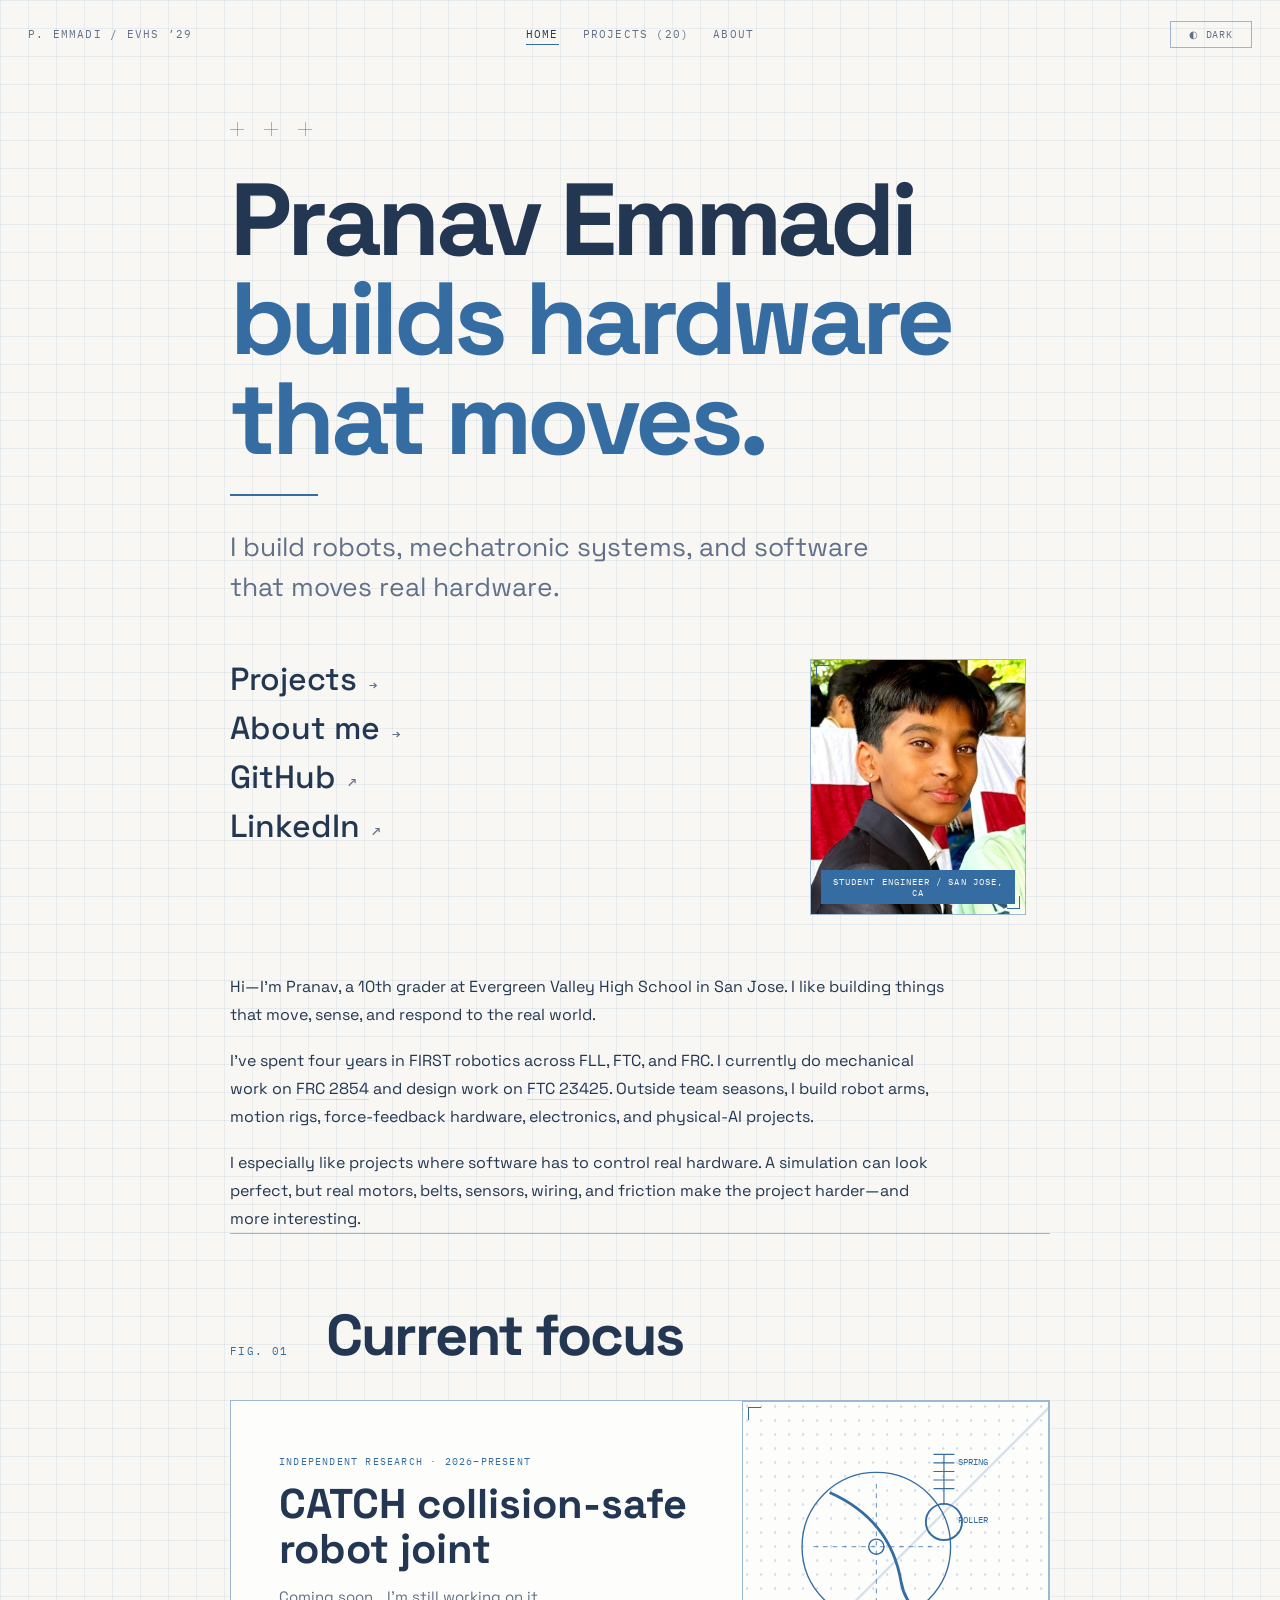
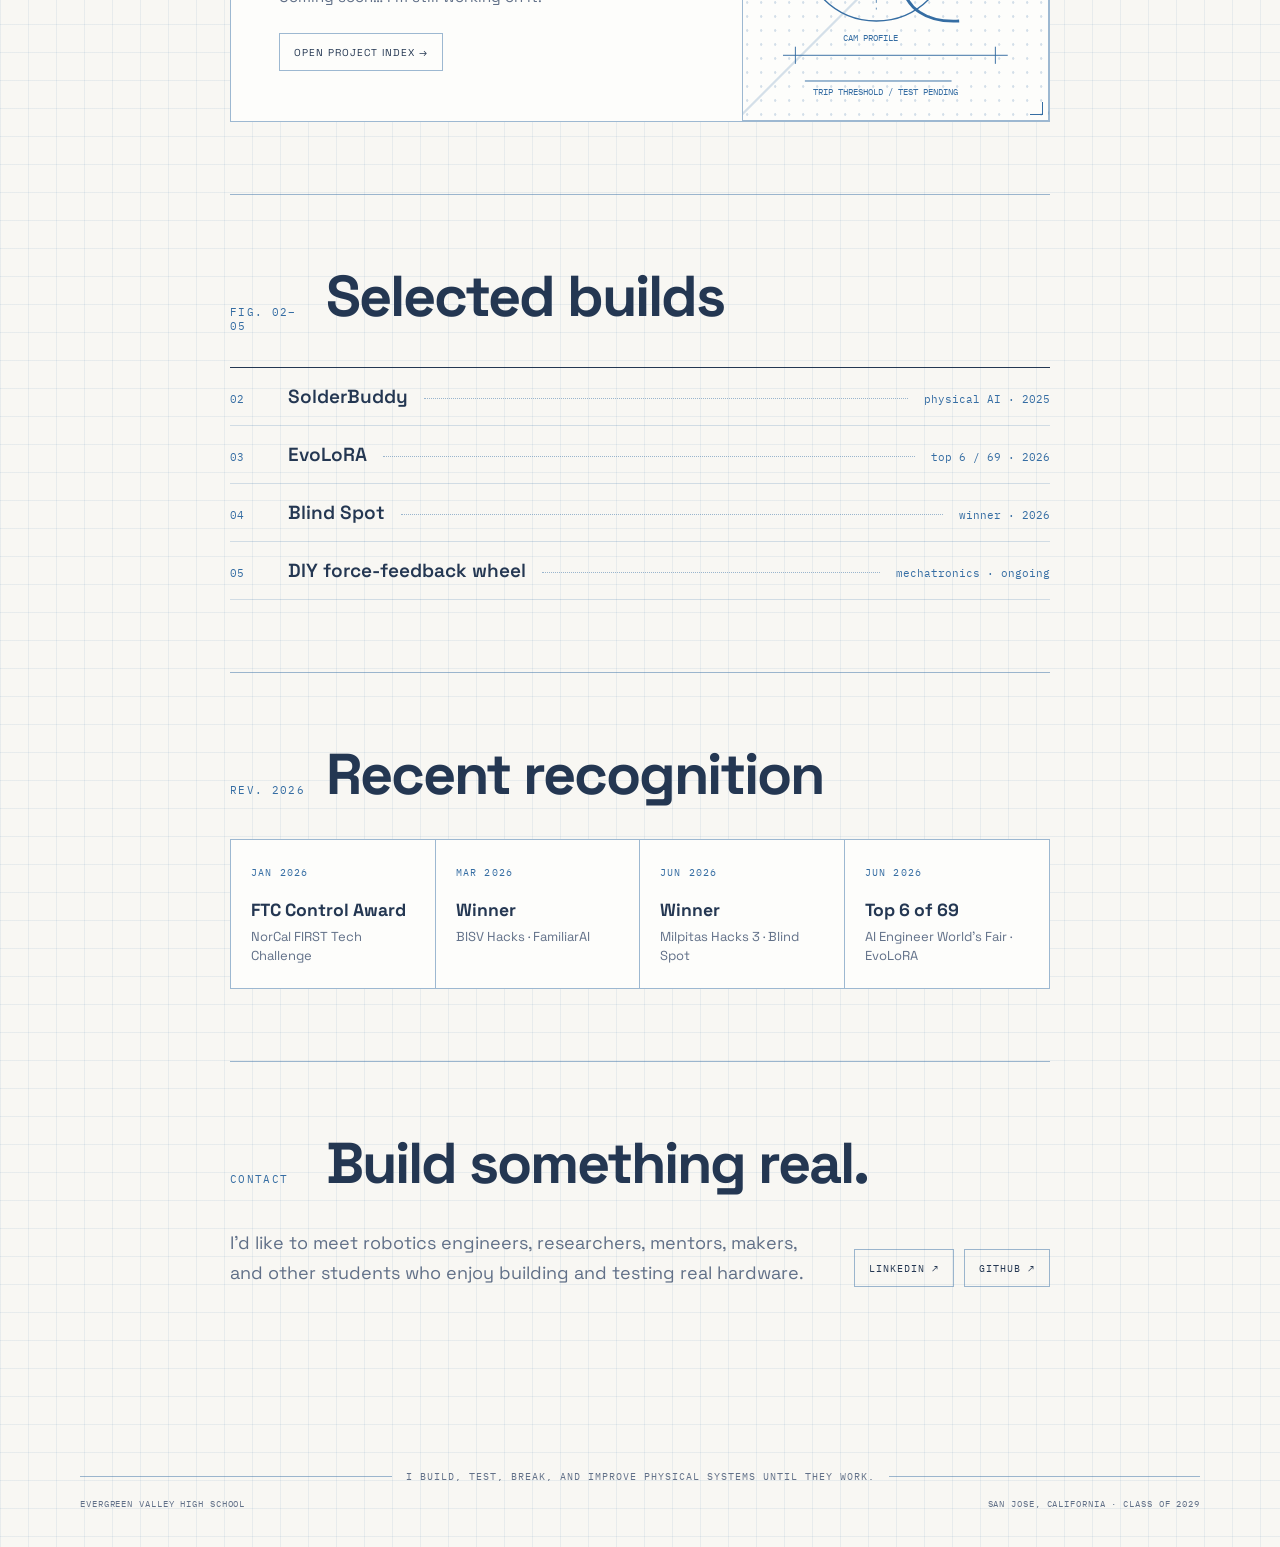
==== index.html @ e67bab7b "Simplify portfolio copy" ====
<!doctype html>
<html lang="en">
<head>
  <meta charset="utf-8">
  <meta name="viewport" content="width=device-width, initial-scale=1">
  <meta name="description" content="Pranav Emmadi builds robots, mechatronic systems, and software that moves real hardware.">
  <title>Pranav Emmadi — Robotics & Mechatronics</title>
  <link rel="preconnect" href="https://fonts.googleapis.com">
  <link rel="preconnect" href="https://fonts.gstatic.com" crossorigin>
  <link href="https://fonts.googleapis.com/css2?family=IBM+Plex+Mono:wght@400;500;600&family=Space+Grotesk:wght@400;500;600;700&display=swap" rel="stylesheet">
  <script>document.documentElement.dataset.theme=localStorage.getItem('pe-theme')==='dark'?'dark':'light';</script>
  <link rel="stylesheet" href="styles.css?v=20260802-5">
  <script src="app.js" defer></script>
</head>
<body>
  <a class="skip-link" href="#main">Skip to content</a>
  <header class="site-header">
    <a class="site-header__identity" href="index.html" aria-label="Pranav Emmadi home">P. Emmadi / EVHS ’29</a>
    <nav class="site-header__nav" aria-label="Primary navigation">
      <a href="index.html" aria-current="page">Home</a>
      <a href="projects.html">Projects (20)</a>
      <a href="about.html">About</a>
    </nav>
    <button class="theme-toggle" type="button" data-theme-toggle>◐ Dark</button>
  </header>

  <main id="main" class="home-main">
    <section class="hero" aria-labelledby="hero-title">
      <div class="registration-marks" aria-hidden="true">
        <span class="registration-mark"></span>
        <span class="registration-mark"></span>
        <span class="registration-mark"></span>
      </div>
      <h1 id="hero-title">Pranav Emmadi <span>builds hardware that moves.</span></h1>
      <div class="draw-line" aria-hidden="true"></div>
      <p class="hero__statement">I build robots, mechatronic systems, and software that moves real hardware.</p>

      <div class="hero__grid">
        <nav class="hero-nav" aria-label="Portfolio links">
          <a href="projects.html">Projects <span>→</span></a>
          <a href="about.html">About me <span>→</span></a>
          <a href="https://github.com/CyberBrainiac1" target="_blank" rel="noreferrer">GitHub <span>↗</span></a>
          <a href="https://www.linkedin.com/in/pranav-emmadi-874723399/" target="_blank" rel="noreferrer">LinkedIn <span>↗</span></a>
        </nav>
        <div class="portrait-plate">
          <img class="portrait-plate__image" src="assets/pranav-emmadi-portrait.png" alt="Portrait of Pranav Emmadi wearing a black suit" width="400" height="400" decoding="async" fetchpriority="high">
          <span class="portrait-plate__label mono">STUDENT ENGINEER / SAN JOSE, CA</span>
        </div>
      </div>

      <div class="body-copy">
        <p>Hi—I’m Pranav, a 10th grader at Evergreen Valley High School in San Jose. I like building things that move, sense, and respond to the real world.</p>
        <p>I’ve spent four years in FIRST robotics across FLL, FTC, and FRC. I currently do mechanical work on <a class="inline-link" href="projects.html">FRC 2854</a> and design work on <a class="inline-link" href="projects.html">FTC 23425</a>. Outside team seasons, I build robot arms, motion rigs, force-feedback hardware, electronics, and physical-AI projects.</p>
        <p>I especially like projects where software has to control real hardware. A simulation can look perfect, but real motors, belts, sensors, wiring, and friction make the project harder—and more interesting.</p>
      </div>
    </section>

    <section class="home-section" aria-labelledby="focus-title">
      <div class="section-heading">
        <span class="section-index">FIG. 01</span>
        <h2 id="focus-title">Current focus</h2>
      </div>
      <article class="focus-panel">
        <div class="focus-panel__copy">
          <span class="eyeline">Independent research · 2026–present</span>
          <h3>CATCH collision-safe robot joint</h3>
          <p>Coming soon… I’m still working on it.</p>
          <a class="technical-button" href="projects.html" style="margin-top:24px">Open project index →</a>
        </div>
        <div class="focus-panel__drawing figure-plate" aria-label="Abstract schematic of the CATCH joint">
          <svg class="schematic-svg" viewBox="0 0 320 320" role="img" aria-label="Cam, roller, and spring schematic">
            <g fill="none" stroke="currentColor">
              <circle cx="140" cy="145" r="78" stroke-width="1.4"/>
              <path d="M91 88c38 17 67 46 75 94 5 28 26 43 61 41" stroke-width="3"/>
              <circle cx="211" cy="119" r="19" stroke-width="2"/>
              <path d="M211 100V48m-11 0h22m-22 9h22m-22 9h22m-22 9h22m-22 9h22" stroke-width="1.2"/>
              <path d="M42 259h236M55 250v18m210-18v18M65 286h154" stroke-width="1"/>
              <path d="M74 145h132M140 79v132" stroke-width=".8" stroke-dasharray="5 5"/>
              <circle cx="140" cy="145" r="8" stroke-width="1.5"/>
            </g>
            <g fill="currentColor" font-family="IBM Plex Mono" font-size="9">
              <text x="226" y="120">ROLLER</text>
              <text x="226" y="59">SPRING</text>
              <text x="105" y="244">CAM PROFILE</text>
              <text x="73" y="301">TRIP THRESHOLD / TEST PENDING</text>
            </g>
          </svg>
        </div>
      </article>
    </section>

    <section class="home-section" aria-labelledby="selected-title">
      <div class="section-heading">
        <span class="section-index">FIG. 02–05</span>
        <h2 id="selected-title">Selected builds</h2>
      </div>
      <div class="figure-list">
        <a class="figure-row" href="projects.html">
          <span class="figure-row__number">02</span>
          <span class="figure-row__name">SolderBuddy</span>
          <span class="figure-row__leader"></span>
          <span class="figure-row__meta">physical AI · 2025</span>
        </a>
        <a class="figure-row" href="projects.html">
          <span class="figure-row__number">03</span>
          <span class="figure-row__name">EvoLoRA</span>
          <span class="figure-row__leader"></span>
          <span class="figure-row__meta">top 6 / 69 · 2026</span>
        </a>
        <a class="figure-row" href="projects.html">
          <span class="figure-row__number">04</span>
          <span class="figure-row__name">Blind Spot</span>
          <span class="figure-row__leader"></span>
          <span class="figure-row__meta">winner · 2026</span>
        </a>
        <a class="figure-row" href="projects.html">
          <span class="figure-row__number">05</span>
          <span class="figure-row__name">DIY force-feedback wheel</span>
          <span class="figure-row__leader"></span>
          <span class="figure-row__meta">mechatronics · ongoing</span>
        </a>
      </div>
    </section>

    <section class="home-section" aria-labelledby="recognition-title">
      <div class="section-heading">
        <span class="section-index">REV. 2026</span>
        <h2 id="recognition-title">Recent recognition</h2>
      </div>
      <div class="award-band">
        <div class="award-band__item"><span class="meta">JAN 2026</span><strong>FTC Control Award</strong><span>NorCal FIRST Tech Challenge</span></div>
        <div class="award-band__item"><span class="meta">MAR 2026</span><strong>Winner</strong><span>BISV Hacks · FamiliarAI</span></div>
        <div class="award-band__item"><span class="meta">JUN 2026</span><strong>Winner</strong><span>Milpitas Hacks 3 · Blind Spot</span></div>
        <div class="award-band__item"><span class="meta">JUN 2026</span><strong>Top 6 of 69</strong><span>AI Engineer World’s Fair · EvoLoRA</span></div>
      </div>
    </section>

    <section class="home-section" aria-labelledby="contact-title">
      <div class="section-heading">
        <span class="section-index">CONTACT</span>
        <h2 id="contact-title">Build something real.</h2>
      </div>
      <div class="contact-panel">
        <p>I’d like to meet robotics engineers, researchers, mentors, makers, and other students who enjoy building and testing real hardware.</p>
        <div class="contact-links">
          <a class="technical-button" href="https://www.linkedin.com/in/pranav-emmadi-874723399/" target="_blank" rel="noreferrer">LinkedIn ↗</a>
          <a class="technical-button" href="https://github.com/CyberBrainiac1" target="_blank" rel="noreferrer">GitHub ↗</a>
        </div>
      </div>
    </section>
  </main>

  <footer class="site-footer">
    <div class="dimension-line"><span>I build, test, break, and improve physical systems until they work.</span></div>
    <div class="footer-line"><span>Evergreen Valley High School</span><span>San Jose, California · Class of 2029</span></div>
  </footer>
</body>
</html>
---- styles.css ----
:root {
  --bg: #f8f7f3;
  --card: #fdfdfb;
  --ink: #243752;
  --muted: #617088;
  --accent: #356da3;
  --line: rgba(53, 109, 163, 0.48);
  --faint: rgba(53, 109, 163, 0.2);
  --grid: rgba(53, 109, 163, 0.085);
  --shade: rgba(53, 109, 163, 0.055);
  --shadow: rgba(18, 42, 68, 0.2);
  color-scheme: light;
}

:root[data-theme="dark"] {
  --bg: #182b43;
  --card: #15273d;
  --ink: #eef3f9;
  --muted: rgba(226, 235, 245, 0.72);
  --accent: #7bc2e8;
  --line: rgba(238, 243, 249, 0.4);
  --faint: rgba(238, 243, 249, 0.17);
  --grid: rgba(255, 255, 255, 0.045);
  --shade: rgba(255, 255, 255, 0.045);
  --shadow: rgba(0, 0, 0, 0.35);
  color-scheme: dark;
}

* {
  box-sizing: border-box;
}

html {
  scroll-behavior: smooth;
}

body {
  min-height: 100vh;
  margin: 0;
  color: var(--ink);
  background-color: var(--bg);
  background-image:
    linear-gradient(var(--grid) 1px, transparent 1px),
    linear-gradient(90deg, var(--grid) 1px, transparent 1px);
  background-size: 28px 28px;
  font-family: "Space Grotesk", system-ui, sans-serif;
  cursor: crosshair;
  transition: color 220ms ease, background-color 220ms ease;
}

body.modal-open {
  overflow: hidden;
}

a {
  color: inherit;
  text-decoration: none;
}

a:hover,
a:focus-visible {
  color: var(--accent);
}

button,
a {
  -webkit-tap-highlight-color: transparent;
}

button {
  font: inherit;
}

:focus-visible {
  outline: 2px solid var(--accent);
  outline-offset: 4px;
}

::selection {
  color: var(--bg);
  background: var(--accent);
}

.skip-link {
  position: fixed;
  top: 12px;
  left: 12px;
  z-index: 100;
  padding: 8px 12px;
  color: var(--bg);
  background: var(--ink);
  transform: translateY(-150%);
}

.skip-link:focus {
  transform: none;
}

.mono,
.site-header,
.eyeline,
.meta,
.theme-toggle,
.blueprint-label,
.footer-line,
.award-rail,
.project-count,
.section-index,
.skills-list,
.project-link,
.contact-links,
.project-tech {
  font-family: "IBM Plex Mono", ui-monospace, SFMono-Regular, Consolas, monospace;
}

.site-header {
  position: relative;
  z-index: 10;
  display: grid;
  grid-template-columns: 1fr auto 1fr;
  align-items: center;
  gap: 24px;
  min-height: 68px;
  padding: 18px 28px;
  color: var(--muted);
  font-size: 11px;
  letter-spacing: 0.11em;
  text-transform: uppercase;
}

.site-header__identity {
  justify-self: start;
}

.site-header__nav {
  display: flex;
  gap: 24px;
}

.site-header__nav a {
  padding-block: 3px;
  border-bottom: 1px solid transparent;
}

.site-header__nav a[aria-current="page"] {
  color: var(--ink);
  border-color: var(--accent);
}

.theme-toggle {
  justify-self: end;
  min-width: 82px;
  padding: 6px 11px;
  color: inherit;
  background: transparent;
  border: 1px solid var(--line);
  border-radius: 0;
  font-size: 10px;
  letter-spacing: 0.08em;
  text-transform: uppercase;
  cursor: pointer;
}

.theme-toggle:hover {
  color: var(--accent);
  border-color: var(--accent);
}

.page-shell {
  width: min(100% - 48px, 1120px);
  margin-inline: auto;
}

.home-main {
  width: min(100% - 48px, 820px);
  margin: 0 auto;
  padding: 54px 0 84px;
}

.registration-marks {
  display: flex;
  gap: 20px;
  margin-bottom: 34px;
}

.registration-mark {
  position: relative;
  width: 14px;
  height: 14px;
}

.registration-mark::before,
.registration-mark::after {
  position: absolute;
  content: "";
  background: var(--line);
}

.registration-mark::before {
  top: 0;
  left: 6.5px;
  width: 1px;
  height: 14px;
}

.registration-mark::after {
  top: 6.5px;
  left: 0;
  width: 14px;
  height: 1px;
}

.hero h1 {
  max-width: 780px;
  margin: 0;
  font-size: clamp(3.2rem, 8vw, 6.4rem);
  font-weight: 700;
  line-height: 0.97;
  letter-spacing: -0.045em;
}

.hero h1 span {
  display: block;
  color: var(--accent);
}

.draw-line {
  width: 88px;
  height: 2px;
  margin: 26px 0 32px;
  background: var(--accent);
  transform-origin: left;
  animation: draw 800ms ease both;
}

@keyframes draw {
  from { transform: scaleX(0); }
  to { transform: scaleX(1); }
}

.hero__statement {
  max-width: 680px;
  margin: 0;
  color: var(--muted);
  font-size: clamp(1.2rem, 2.4vw, 1.65rem);
  line-height: 1.5;
}

.hero__grid {
  display: grid;
  grid-template-columns: minmax(0, 1fr) 240px;
  gap: 64px;
  align-items: start;
  margin-top: 52px;
}

.hero-nav {
  display: flex;
  flex-direction: column;
  gap: 9px;
}

.hero-nav a {
  display: flex;
  align-items: baseline;
  gap: 12px;
  width: max-content;
  max-width: 100%;
  font-size: clamp(1.5rem, 4vw, 2rem);
  font-weight: 500;
}

.hero-nav span {
  color: var(--muted);
  font-family: "IBM Plex Mono", monospace;
  font-size: 0.9rem;
}

.portrait-plate,
.figure-plate {
  position: relative;
  overflow: hidden;
  color: var(--accent);
  background:
    radial-gradient(circle at 30% 32%, var(--faint) 0 1px, transparent 1.5px),
    linear-gradient(135deg, transparent 49.7%, var(--faint) 49.8% 50.2%, transparent 50.3%),
    var(--card);
  background-size: 14px 14px, 100% 100%, auto;
  border: 1px solid var(--line);
}

.portrait-plate {
  display: grid;
  place-items: center;
  width: 216px;
  height: 256px;
}

.portrait-plate__image {
  width: 100%;
  height: 100%;
  object-fit: cover;
  object-position: 50% center;
}

.portrait-plate::before,
.portrait-plate::after,
.figure-plate::before,
.figure-plate::after {
  position: absolute;
  width: 12px;
  height: 12px;
  pointer-events: none;
  content: "";
}

.project-image-plate {
  background: #e9edf0;
}

.project-image-plate > img {
  display: block;
  width: 100%;
  height: 100%;
}

.project-model-plate {
  background:
    radial-gradient(circle at 72% 26%, color-mix(in srgb, var(--accent) 15%, transparent), transparent 34%),
    linear-gradient(var(--faint) 1px, transparent 1px),
    linear-gradient(90deg, var(--faint) 1px, transparent 1px),
    var(--card);
  background-size: 100% 100%, 28px 28px, 28px 28px, auto;
}

.project-model {
  display: block;
  width: 100%;
  height: 100%;
  background: transparent;
  --poster-color: transparent;
  --progress-bar-color: var(--accent);
  --progress-bar-height: 2px;
}

.project-model--preview {
  pointer-events: none;
}

.project-model--interactive {
  cursor: grab;
}

.project-model--interactive:active {
  cursor: grabbing;
}

.project-model__fallback {
  display: none;
}

model-viewer:not(:defined) .project-model__fallback {
  display: grid;
  place-items: center;
  width: 100%;
  height: 100%;
  color: var(--muted);
  font-family: "IBM Plex Mono", monospace;
  font-size: 9px;
  letter-spacing: 0.1em;
  text-transform: uppercase;
}

.project-model-plate .project-card__index,
.project-model-plate .project-visual-label,
.model-reset {
  z-index: 3;
}

.model-reset {
  position: absolute;
  top: 12px;
  left: 14px;
  display: inline-flex;
  gap: 6px;
  align-items: center;
  min-height: 29px;
  padding: 5px 8px;
  color: var(--accent);
  font-family: "IBM Plex Mono", monospace;
  font-size: 8px;
  letter-spacing: 0.1em;
  text-transform: uppercase;
  background: color-mix(in srgb, var(--card) 92%, transparent);
  border: 1px solid var(--faint);
  cursor: pointer;
}

.model-reset:hover,
.model-reset:focus-visible {
  color: var(--bg);
  background: var(--accent);
  border-color: var(--accent);
}

.model-reset svg {
  width: 13px;
  height: 13px;
  fill: none;
  stroke: currentColor;
  stroke-linecap: square;
  stroke-linejoin: miter;
  stroke-width: 1.35;
}

.project-visual-label {
  position: absolute;
  bottom: 10px;
  left: 12px;
  max-width: calc(100% - 24px);
  padding: 4px 6px;
  overflow: hidden;
  color: var(--accent);
  text-overflow: ellipsis;
  white-space: nowrap;
  background: var(--card);
  border: 1px solid var(--faint);
}

.project-image-plate .project-card__index {
  padding: 4px 6px;
  color: var(--accent);
  background: var(--card);
  border: 1px solid var(--faint);
}

.portrait-plate::before,
.figure-plate::before {
  z-index: 2;
  top: 5px;
  left: 5px;
  border-top: 1.5px solid var(--accent);
  border-left: 1.5px solid var(--accent);
}

.portrait-plate::after,
.figure-plate::after {
  z-index: 2;
  right: 5px;
  bottom: 5px;
  border-right: 1.5px solid var(--accent);
  border-bottom: 1.5px solid var(--accent);
}

.portrait-plate__initials {
  font-size: 4.5rem;
  font-weight: 700;
  letter-spacing: -0.08em;
}

.portrait-plate__label {
  position: absolute;
  z-index: 2;
  right: 10px;
  bottom: 10px;
  left: 10px;
  padding: 5px 6px;
  color: var(--bg);
  font-size: 9px;
  letter-spacing: 0.12em;
  text-align: center;
  background: var(--accent);
  border: 1px solid var(--accent);
}

.body-copy {
  display: grid;
  gap: 18px;
  max-width: 720px;
  margin-top: 58px;
  font-size: 16px;
  line-height: 1.75;
}

.body-copy p {
  margin: 0;
}

.inline-link {
  border-bottom: 1px solid var(--faint);
}

.home-section,
.about-section {
  padding: 72px 0;
  border-top: 1px solid var(--line);
}

.section-heading {
  display: grid;
  grid-template-columns: 76px minmax(0, 1fr);
  gap: 20px;
  align-items: baseline;
  margin-bottom: 34px;
}

.section-index {
  color: var(--accent);
  font-size: 11px;
  letter-spacing: 0.12em;
}

.section-heading h2 {
  margin: 0;
  font-size: clamp(2.1rem, 5vw, 3.6rem);
  line-height: 1.04;
  letter-spacing: -0.035em;
}

.focus-panel {
  display: grid;
  grid-template-columns: minmax(0, 1.25fr) minmax(240px, 0.75fr);
  border: 1px solid var(--line);
  background: var(--card);
}

.focus-panel__copy {
  padding: clamp(24px, 5vw, 48px);
}

.eyeline,
.meta,
.blueprint-label {
  color: var(--accent);
  font-size: 10px;
  letter-spacing: 0.12em;
  text-transform: uppercase;
}

.focus-panel h3 {
  margin: 12px 0;
  font-size: clamp(1.65rem, 4vw, 2.6rem);
  line-height: 1.08;
}

.focus-panel p {
  margin: 0;
  color: var(--muted);
  font-size: 15px;
  line-height: 1.7;
}

.focus-panel__drawing {
  min-height: 320px;
  border-left: 1px solid var(--line);
}

.schematic-svg {
  display: block;
  width: 100%;
  height: 100%;
  color: var(--accent);
}

.figure-list {
  border-top: 1.5px solid var(--ink);
}

.figure-row {
  display: grid;
  grid-template-columns: 42px max-content 1fr max-content;
  gap: 16px;
  align-items: baseline;
  padding: 16px 0;
  border-bottom: 1px solid var(--faint);
}

.figure-row__number,
.figure-row__meta {
  color: var(--accent);
  font-family: "IBM Plex Mono", monospace;
  font-size: 11px;
}

.figure-row__name {
  font-size: 19px;
  font-weight: 600;
}

.figure-row__leader {
  border-bottom: 1px dotted var(--line);
  transform: translateY(-4px);
}

.award-band {
  display: grid;
  grid-template-columns: repeat(4, 1fr);
  border: 1px solid var(--line);
  background: var(--card);
}

.award-band__item {
  min-height: 148px;
  padding: 20px;
  border-right: 1px solid var(--line);
}

.award-band__item:last-child {
  border-right: 0;
}

.award-band__item strong {
  display: block;
  margin-top: 18px;
  font-size: 1.1rem;
  line-height: 1.25;
}

.award-band__item span:last-child {
  display: block;
  margin-top: 7px;
  color: var(--muted);
  font-size: 13px;
  line-height: 1.45;
}

.contact-panel {
  display: grid;
  grid-template-columns: 1fr auto;
  gap: 32px;
  align-items: end;
}

.contact-panel p {
  max-width: 620px;
  margin: 0;
  color: var(--muted);
  font-size: 18px;
  line-height: 1.65;
}

.contact-links {
  display: flex;
  gap: 10px;
}

.technical-button,
.project-link {
  display: inline-flex;
  align-items: center;
  justify-content: center;
  min-height: 38px;
  padding: 8px 14px;
  color: var(--ink);
  background: transparent;
  border: 1px solid var(--line);
  border-radius: 0;
  font-size: 10px;
  letter-spacing: 0.1em;
  text-transform: uppercase;
}

.project-link[hidden] {
  display: none;
}

.technical-button:hover,
.project-link:hover {
  color: var(--accent);
  border-color: var(--accent);
}

.site-footer {
  width: min(100% - 48px, 1120px);
  margin: 0 auto;
  padding: 26px 0 38px;
}

.dimension-line {
  display: flex;
  align-items: center;
}

.dimension-line::before,
.dimension-line::after {
  flex: 1;
  height: 1px;
  background: var(--line);
  content: "";
}

.dimension-line span {
  max-width: 650px;
  padding: 0 14px;
  color: var(--muted);
  font-family: "IBM Plex Mono", monospace;
  font-size: 10px;
  letter-spacing: 0.1em;
  line-height: 1.5;
  text-align: center;
  text-transform: uppercase;
}

.footer-line {
  display: flex;
  justify-content: space-between;
  gap: 24px;
  margin-top: 14px;
  color: var(--muted);
  font-size: 9px;
  letter-spacing: 0.1em;
  text-transform: uppercase;
}

.projects-page {
  height: 100vh;
  overflow: hidden;
}

.projects-layout {
  display: flex;
  flex-direction: column;
  height: calc(100vh - 68px);
}

.projects-intro {
  flex: none;
  padding: 16px 48px 0;
}

.projects-intro h1 {
  margin: 0;
  font-size: 44px;
  line-height: 1;
  letter-spacing: -0.045em;
}

.about-hero h1 {
  margin: 0;
  font-size: clamp(2.8rem, 7vw, 5.6rem);
  line-height: 1;
  letter-spacing: -0.045em;
}

.projects-intro p {
  margin: 13px 0 0;
  color: var(--muted);
  font-family: "IBM Plex Mono", monospace;
  font-size: 10px;
  letter-spacing: 0.1em;
  text-transform: uppercase;
}

.mobile-instruction {
  display: none;
}

.project-rail {
  display: flex;
  flex: 1;
  gap: 24px;
  align-items: center;
  min-height: 0;
  padding: 24px 48px;
  overflow-x: auto;
  overflow-y: hidden;
  scrollbar-width: none;
  scroll-padding-inline: 48px;
  scroll-snap-type: x proximity;
  overscroll-behavior-x: contain;
  touch-action: pan-y;
  cursor: grab;
}

.project-rail.is-dragging {
  cursor: grabbing;
  scroll-snap-type: none;
  user-select: none;
}

.project-rail::-webkit-scrollbar {
  display: none;
}

.project-card {
  display: flex;
  flex: none;
  flex-direction: column;
  width: calc((100vw - 120px) / 2);
  min-width: 420px;
  min-height: min(460px, calc(100vh - 270px));
  padding: 0;
  overflow: hidden;
  color: inherit;
  text-align: left;
  background: var(--card);
  border: 1px solid var(--line);
  border-radius: 0;
  cursor: pointer;
  scroll-snap-align: start;
  transition: transform 180ms ease, border-color 180ms ease, box-shadow 180ms ease;
}

.project-card:hover,
.project-card:focus-visible {
  border-color: var(--accent);
  box-shadow: 0 14px 30px -22px var(--shadow);
  transform: translateY(-5px);
}

.project-card .figure-plate {
  height: clamp(220px, 32vh, 310px);
  border: 0;
  border-bottom: 1px solid var(--line);
}

.project-card__copy {
  padding: 20px 22px 24px;
}

.project-card h2 {
  margin: 7px 0 0;
  font-size: 19px;
  line-height: 1.2;
}

.project-card p {
  margin: 7px 0 0;
  color: var(--muted);
  font-size: 13px;
  line-height: 1.55;
}

.project-card__index {
  position: absolute;
  top: 12px;
  right: 14px;
  color: var(--muted);
  font-family: "IBM Plex Mono", monospace;
  font-size: 9px;
  letter-spacing: 0.1em;
}

.award-rail {
  display: flex;
  flex: none;
  justify-content: space-between;
  gap: 24px;
  padding: 14px 48px 20px;
  color: var(--muted);
  border-top: 1px solid var(--faint);
  font-size: 9px;
  letter-spacing: 0.1em;
  line-height: 1.5;
  text-transform: uppercase;
}

.project-dialog {
  width: min(720px, calc(100% - 40px));
  max-height: 86vh;
  padding: 0;
  overflow: auto;
  color: var(--ink);
  background: var(--card);
  border: 1px solid var(--line);
  border-radius: 0;
  box-shadow: 0 28px 70px var(--shadow);
}

.project-dialog::backdrop {
  background: rgba(12, 30, 51, 0.64);
  backdrop-filter: blur(3px);
}

.project-dialog__header {
  display: flex;
  justify-content: space-between;
  align-items: center;
  padding: 15px 22px;
  border-bottom: 1px solid var(--faint);
}

.project-dialog__close {
  width: 30px;
  height: 30px;
  color: inherit;
  background: transparent;
  border: 1px solid var(--line);
  cursor: pointer;
}

.project-dialog__close:hover {
  color: var(--accent);
  border-color: var(--accent);
}

.project-dialog .figure-plate {
  height: 260px;
  border: 0;
  border-bottom: 1px solid var(--faint);
}

.project-dialog .project-model-plate {
  height: min(48vh, 390px);
  min-height: 320px;
}

.project-dialog__body {
  padding: 26px 28px 30px;
}

.project-dialog h2 {
  margin: 0;
  font-size: clamp(1.8rem, 5vw, 2.8rem);
  line-height: 1.05;
}

.project-dialog__description {
  white-space: pre-line;
  margin: 15px 0 0;
  font-size: 15px;
  line-height: 1.72;
}

.project-tech {
  margin: 18px 0 0;
  color: var(--muted);
  font-size: 10px;
  letter-spacing: 0.055em;
  line-height: 1.6;
  text-transform: uppercase;
}

.project-links {
  display: flex;
  flex-wrap: wrap;
  gap: 10px;
  margin-top: 22px;
}

.project-dialog .project-link {
  margin-top: 0;
}

.about-main {
  width: min(100% - 48px, 960px);
  margin: 0 auto;
  padding-bottom: 90px;
}

.about-hero {
  padding: 72px 0 68px;
}

.about-hero p {
  max-width: 760px;
  margin: 28px 0 0;
  color: var(--muted);
  font-size: clamp(1.15rem, 2.5vw, 1.5rem);
  line-height: 1.6;
}

.about-grid {
  display: grid;
  grid-template-columns: 220px minmax(0, 1fr);
  gap: 42px;
}

.about-grid__label {
  position: sticky;
  top: 28px;
  align-self: start;
  color: var(--accent);
  font-family: "IBM Plex Mono", monospace;
  font-size: 10px;
  letter-spacing: 0.12em;
  text-transform: uppercase;
}

.about-grid__body {
  display: grid;
  gap: 18px;
  font-size: 16px;
  line-height: 1.75;
}

.about-grid__body p,
.about-grid__body h3 {
  margin: 0;
}

.about-grid__body h3 {
  font-size: 1.45rem;
  line-height: 1.2;
}

.process-cycle__stages,
.experience-list,
.plain-list {
  margin: 0;
  padding: 0;
  list-style: none;
}

.process-cycle {
  position: relative;
  min-height: 660px;
  overflow: hidden;
  border-top: 1px solid var(--line);
  border-bottom: 1px solid var(--line);
}

.process-cycle::before,
.process-cycle::after {
  position: absolute;
  z-index: 0;
  color: var(--accent);
  font-family: "IBM Plex Mono", monospace;
  font-size: 9px;
  letter-spacing: 0.12em;
}

.process-cycle::before {
  top: 12px;
  left: 0;
  content: "FIG. 02-A / ITERATIVE WORKFLOW";
}

.process-cycle::after {
  right: 0;
  bottom: 12px;
  content: "REPEAT UNTIL THE SYSTEM WORKS";
}

.process-cycle__orbit {
  position: absolute;
  top: 10px;
  left: 50%;
  width: 620px;
  height: 620px;
  translate: -50% 0;
  color: var(--accent);
  pointer-events: none;
}

.process-cycle__orbit path,
.process-cycle__guide {
  fill: none;
  stroke: currentColor;
}

.process-cycle__orbit path {
  stroke-width: 1.5;
}

.process-cycle__guide {
  opacity: 0.2;
  stroke-dasharray: 3 7;
  stroke-width: 1;
}

.process-cycle__core {
  position: absolute;
  top: 330px;
  left: 50%;
  z-index: 2;
  display: grid;
  width: 164px;
  aspect-ratio: 1;
  place-content: center;
  gap: 7px;
  text-align: center;
  border: 1px solid var(--accent);
  border-radius: 50%;
  background: var(--bg);
  box-shadow: 0 0 0 10px color-mix(in srgb, var(--bg) 82%, transparent);
  translate: -50% -50%;
}

.process-cycle__core strong {
  color: var(--accent);
  font-size: 1.45rem;
  line-height: 0.95;
  letter-spacing: -0.03em;
}

.process-cycle__core span {
  font-family: "IBM Plex Mono", monospace;
  font-size: 8px;
  letter-spacing: 0.11em;
}

.process-cycle__stages {
  position: absolute;
  inset: 0;
}

.process-stage {
  position: absolute;
  z-index: 3;
  display: grid;
  width: 204px;
  min-height: 102px;
  grid-template-columns: 32px 1fr;
  gap: 2px 10px;
  align-content: center;
  padding: 13px 14px;
  border: 1px solid var(--line);
  background: color-mix(in srgb, var(--bg) 96%, transparent);
}

.process-stage::after {
  position: absolute;
  width: 8px;
  height: 8px;
  border: 1px solid var(--accent);
  background: var(--bg);
  content: "";
}

.process-stage__number {
  grid-row: 1 / span 2;
  align-self: start;
  color: var(--bg);
  font-family: "IBM Plex Mono", monospace;
  font-size: 9px;
  line-height: 19px;
  text-align: center;
  background: var(--accent);
}

.process-stage strong {
  color: var(--accent);
  font-size: 14px;
  line-height: 1.15;
  text-transform: uppercase;
}

.process-stage > span:last-child {
  color: var(--muted);
  font-size: 12px;
  line-height: 1.35;
}

.process-stage:nth-child(1) {
  top: 38px;
  left: 50%;
  translate: -50% 0;
}

.process-stage:nth-child(1)::after {
  bottom: -31px;
  left: 50%;
  translate: -50% 0;
}

.process-stage:nth-child(2) {
  top: 172px;
  right: 0;
}

.process-stage:nth-child(2)::after {
  bottom: -5px;
  left: -31px;
}

.process-stage:nth-child(3) {
  right: 0;
  bottom: 98px;
}

.process-stage:nth-child(3)::after {
  top: -5px;
  left: -31px;
}

.process-stage:nth-child(4) {
  bottom: 28px;
  left: 50%;
  translate: -50% 0;
}

.process-stage:nth-child(4)::after {
  top: -31px;
  left: 50%;
  translate: -50% 0;
}

.process-stage:nth-child(5) {
  bottom: 98px;
  left: 0;
}

.process-stage:nth-child(5)::after {
  top: -5px;
  right: -31px;
}

.process-stage:nth-child(6) {
  top: 172px;
  left: 0;
}

.process-stage:nth-child(6)::after {
  right: -31px;
  bottom: -5px;
}

.experience-list {
  display: grid;
  gap: 26px;
}

.experience-item {
  padding-bottom: 26px;
  border-bottom: 1px solid var(--faint);
}

.experience-item:last-child {
  padding-bottom: 0;
  border-bottom: 0;
}

.experience-item__head {
  display: flex;
  justify-content: space-between;
  gap: 28px;
  align-items: baseline;
}

.experience-item__head span {
  color: var(--accent);
  font-family: "IBM Plex Mono", monospace;
  font-size: 10px;
  letter-spacing: 0.08em;
  white-space: nowrap;
}

.skills-groups {
  display: grid;
  grid-template-columns: repeat(3, 1fr);
  gap: 0;
  border: 1px solid var(--line);
  background: var(--card);
}

.skill-group {
  padding: 24px;
  border-right: 1px solid var(--line);
}

.skill-group:last-child {
  border-right: 0;
}

.skill-group h3 {
  min-height: 46px;
  font-size: 1rem;
}

.skills-list {
  margin: 18px 0 0;
  padding: 0;
  color: var(--muted);
  font-size: 10px;
  letter-spacing: 0.04em;
  line-height: 1.75;
  list-style: none;
  text-transform: uppercase;
}

.plain-list {
  display: flex;
  flex-wrap: wrap;
  gap: 9px;
}

.plain-list li {
  padding: 6px 9px;
  border: 1px solid var(--faint);
  font-family: "IBM Plex Mono", monospace;
  font-size: 10px;
  letter-spacing: 0.04em;
  text-transform: uppercase;
}

@media (max-width: 820px) {
  .desktop-instruction {
    display: none;
  }

  .mobile-instruction {
    display: inline;
  }

  .site-header {
    grid-template-columns: 1fr auto;
  }

  .site-header__nav {
    grid-column: 1 / -1;
    grid-row: 2;
    justify-content: flex-start;
    order: 3;
    width: 100%;
    padding-top: 3px;
    overflow-x: auto;
  }

  .hero__grid,
  .focus-panel,
  .about-grid {
    grid-template-columns: 1fr;
  }

  .portrait-plate {
    width: 100%;
    height: 190px;
  }

  .focus-panel__drawing {
    min-height: 240px;
    border-top: 1px solid var(--line);
    border-left: 0;
  }

  .award-band,
  .skills-groups {
    grid-template-columns: 1fr 1fr;
  }

  .award-band__item:nth-child(2),
  .skill-group:nth-child(2) {
    border-right: 0;
  }

  .award-band__item:nth-child(-n + 2),
  .skill-group:nth-child(-n + 2) {
    border-bottom: 1px solid var(--line);
  }

  .skill-group:last-child {
    grid-column: 1 / -1;
  }

  .contact-panel {
    grid-template-columns: 1fr;
    align-items: start;
  }

  .about-grid__label {
    position: static;
  }

  .projects-page {
    height: auto;
    overflow: auto;
  }

  .projects-layout {
    height: auto;
  }

  .project-rail {
    display: grid;
    grid-template-columns: repeat(2, minmax(0, 1fr));
    padding: 28px 24px 54px;
    overflow: visible;
    scroll-snap-type: none;
    touch-action: auto;
    cursor: auto;
  }

  .project-card {
    width: 100%;
    min-width: 0;
    min-height: 420px;
  }

  .projects-intro,
  .award-rail {
    padding-right: 24px;
    padding-left: 24px;
  }
}

@media (max-width: 680px) {
  .process-cycle {
    min-height: auto;
    padding: 292px 0 44px;
    overflow: visible;
  }

  .process-cycle__orbit {
    top: 18px;
    width: 274px;
    height: 274px;
  }

  .process-cycle__core {
    top: 155px;
    width: 132px;
  }

  .process-cycle__core strong {
    font-size: 1.15rem;
  }

  .process-cycle__stages {
    position: static;
    display: grid;
    gap: 10px;
  }

  .process-stage,
  .process-stage:nth-child(n) {
    position: relative;
    inset: auto;
    width: auto;
    min-height: 0;
    translate: none;
  }

  .process-stage::after,
  .process-stage:nth-child(n)::after {
    display: none;
  }

  .process-cycle::after {
    bottom: 15px;
  }
}

@media (max-width: 560px) {
  .site-header {
    gap: 12px;
    padding: 16px 18px;
  }

  .site-header__identity {
    font-size: 9px;
  }

  .site-header__nav {
    gap: 18px;
    font-size: 9px;
  }

  .project-dialog .project-model-plate {
    height: 300px;
    min-height: 300px;
  }

  .home-main,
  .about-main,
  .page-shell,
  .site-footer {
    width: min(100% - 36px, 1120px);
  }

  .home-main {
    padding-top: 42px;
  }

  .hero h1 {
    font-size: clamp(3.1rem, 15vw, 4.5rem);
  }

  .hero__grid {
    gap: 38px;
  }

  .section-heading {
    grid-template-columns: 1fr;
    gap: 8px;
  }

  .figure-row {
    grid-template-columns: 34px 1fr;
  }

  .figure-row__leader {
    display: none;
  }

  .figure-row__meta {
    grid-column: 2;
  }

  .award-band,
  .skills-groups,
  .project-rail {
    grid-template-columns: 1fr;
  }

  .award-band__item,
  .skill-group,
  .award-band__item:nth-child(2),
  .skill-group:nth-child(2) {
    border-right: 0;
    border-bottom: 1px solid var(--line);
  }

  .award-band__item:last-child,
  .skill-group:last-child {
    border-bottom: 0;
  }

  .skill-group:last-child {
    grid-column: auto;
  }

  .contact-links {
    flex-direction: column;
  }

  .experience-item__head {
    flex-direction: column;
    gap: 5px;
  }

  .experience-item__head span {
    white-space: normal;
  }

  .projects-intro h1,
  .about-hero h1 {
    font-size: clamp(3.2rem, 17vw, 4.8rem);
  }

  .project-rail {
    gap: 18px;
  }

  .award-rail {
    flex-direction: column;
  }

  .project-dialog {
    width: calc(100% - 20px);
    max-height: 92vh;
  }

  .project-dialog .figure-plate {
    height: 190px;
  }
}

@media (prefers-reduced-motion: reduce) {
  *,
  *::before,
  *::after {
    scroll-behavior: auto !important;
    animation-duration: 0.01ms !important;
    animation-iteration-count: 1 !important;
    transition-duration: 0.01ms !important;
  }
}
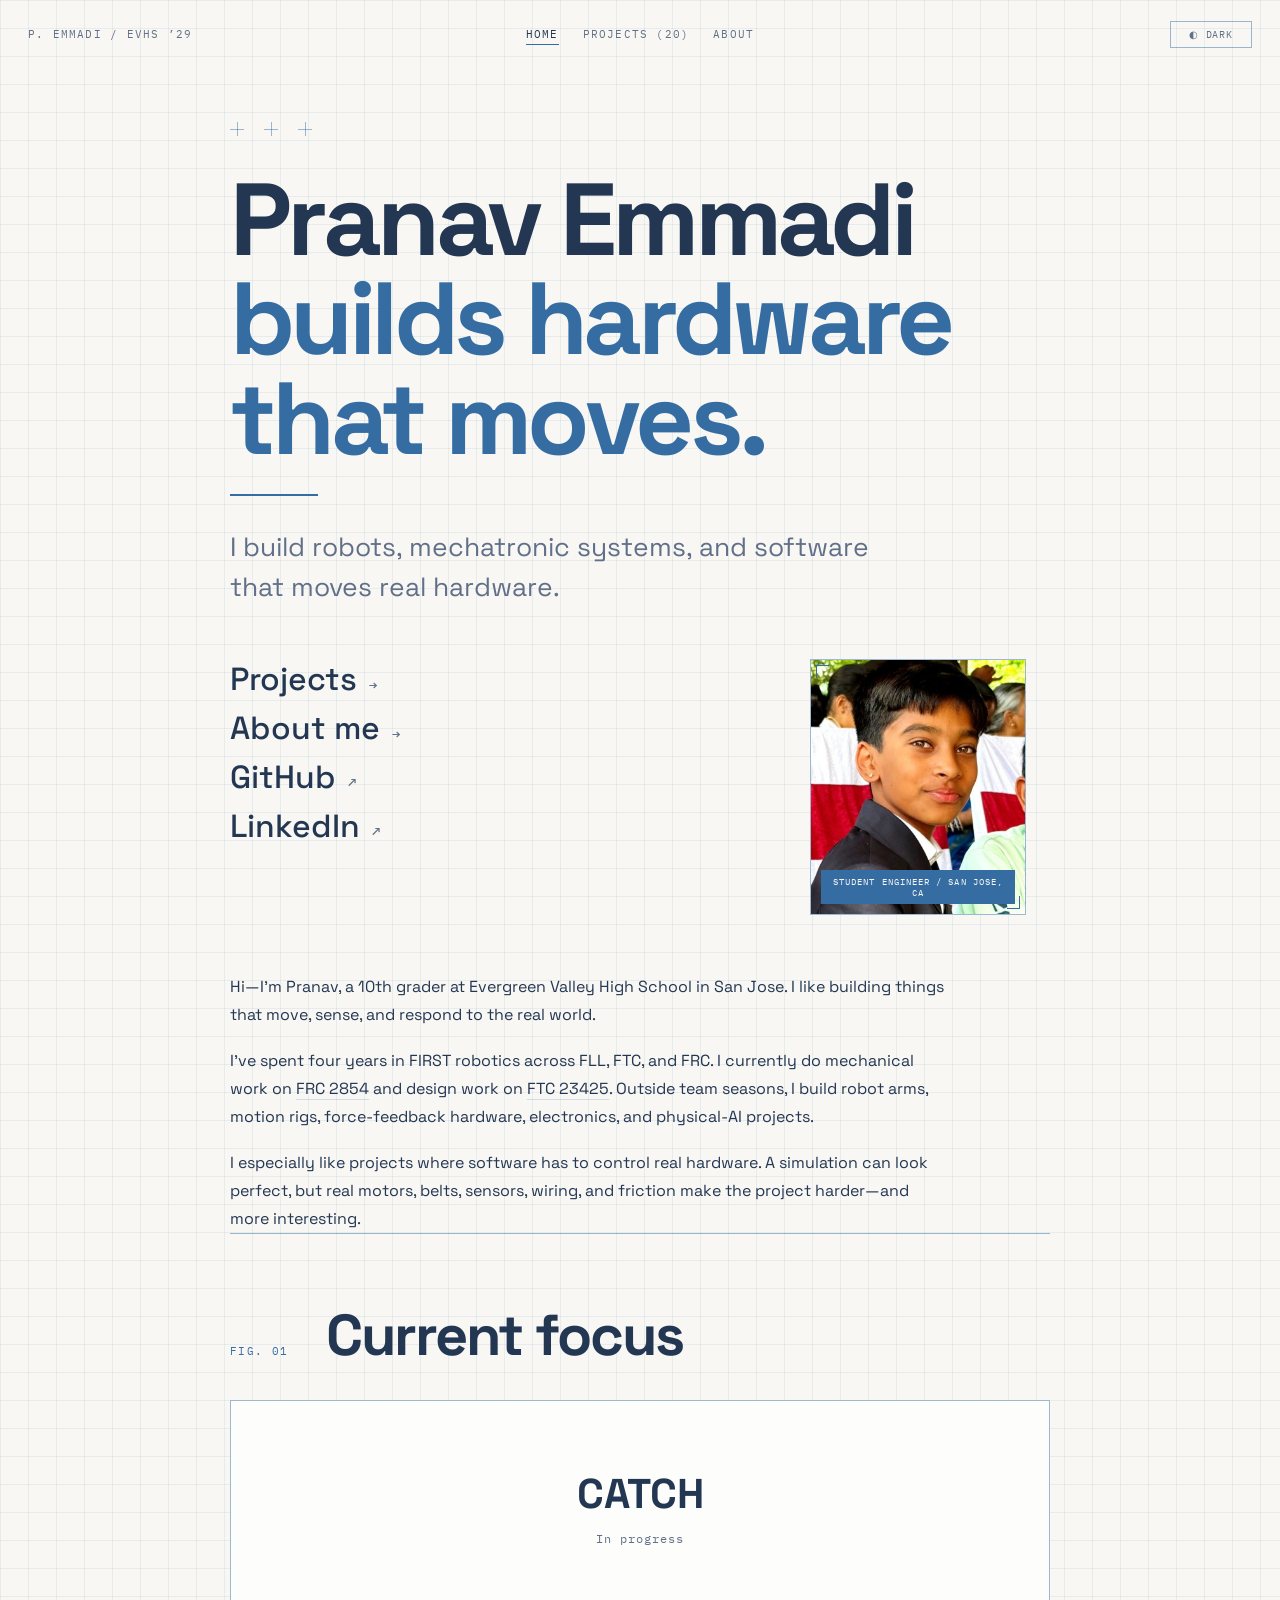
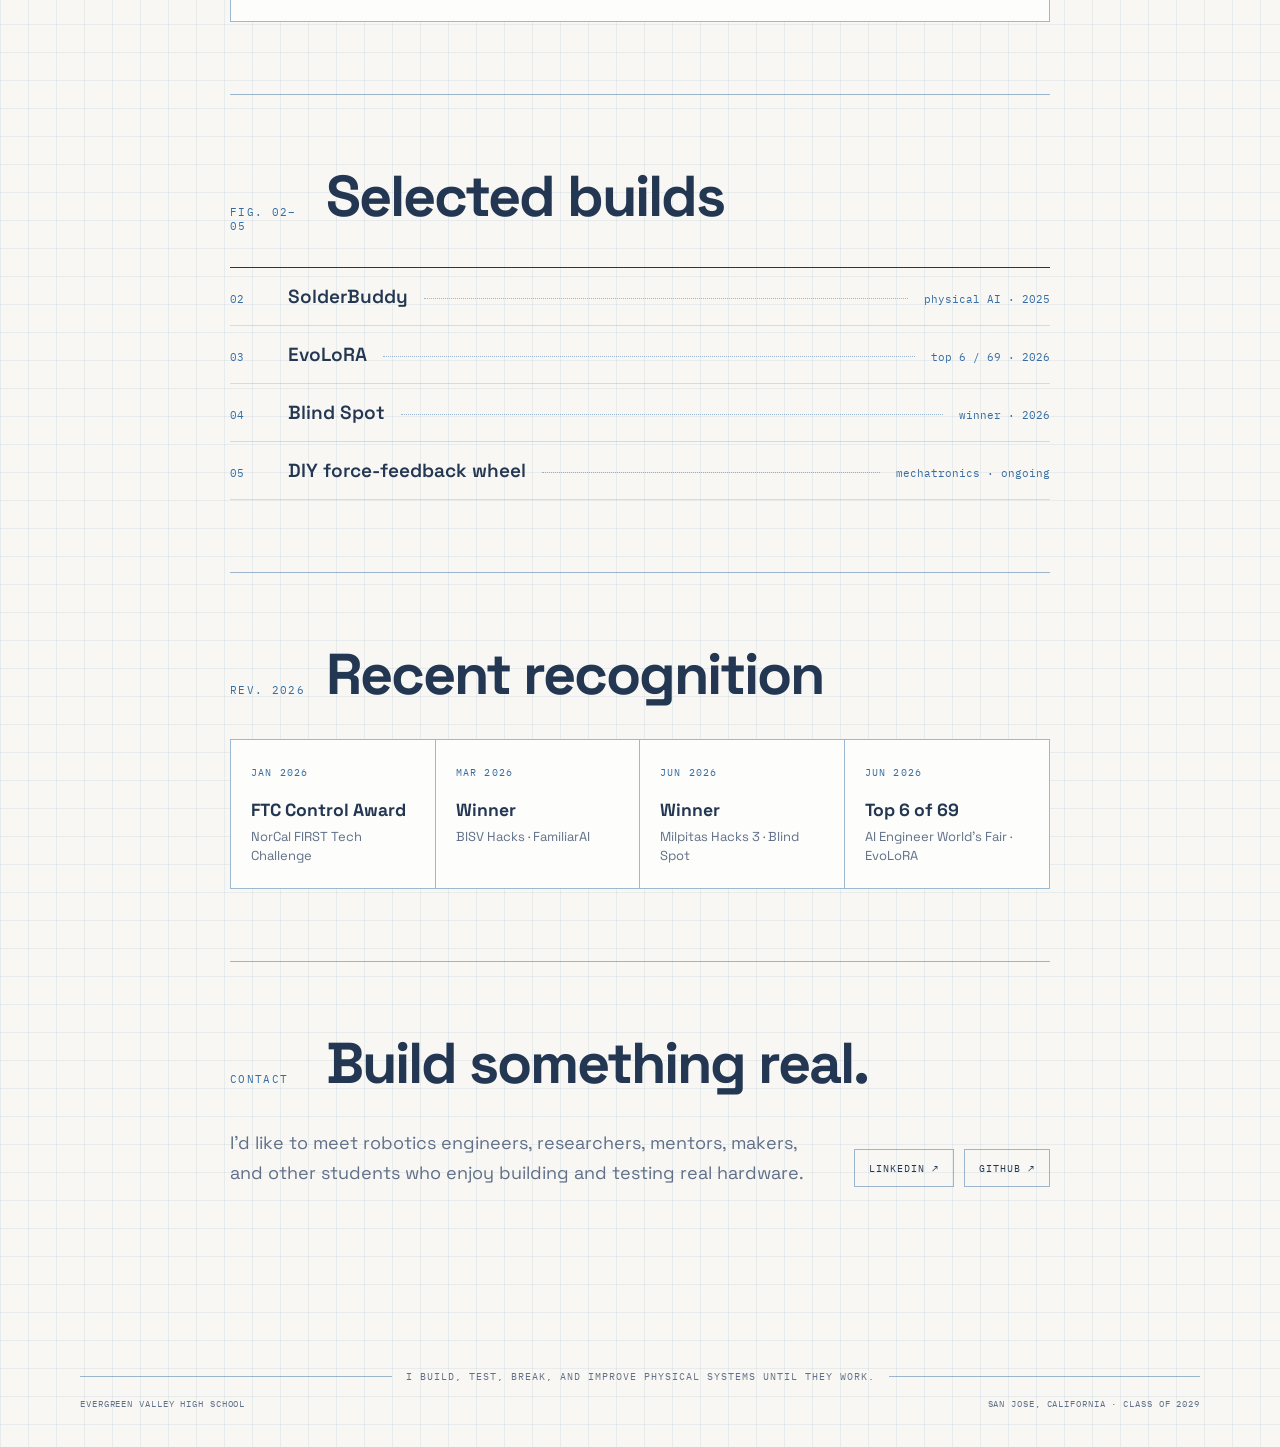
==== commit 6a3152a9: "Make CATCH status only" ====
--- a/index.html
+++ b/index.html
@@ -9,7 +9,7 @@
   <link rel="preconnect" href="https://fonts.gstatic.com" crossorigin>
   <link href="https://fonts.googleapis.com/css2?family=IBM+Plex+Mono:wght@400;500;600&family=Space+Grotesk:wght@400;500;600;700&display=swap" rel="stylesheet">
   <script>document.documentElement.dataset.theme=localStorage.getItem('pe-theme')==='dark'?'dark':'light';</script>
-  <link rel="stylesheet" href="styles.css?v=20260802-5">
+  <link rel="stylesheet" href="styles.css?v=20260802-9">
   <script src="app.js" defer></script>
 </head>
 <body>
@@ -60,31 +60,10 @@
         <span class="section-index">FIG. 01</span>
         <h2 id="focus-title">Current focus</h2>
       </div>
-      <article class="focus-panel">
+      <article class="focus-panel focus-panel--status-only">
         <div class="focus-panel__copy">
-          <span class="eyeline">Independent research · 2026–present</span>
-          <h3>CATCH collision-safe robot joint</h3>
-          <p>Coming soon… I’m still working on it.</p>
-          <a class="technical-button" href="projects.html" style="margin-top:24px">Open project index →</a>
-        </div>
-        <div class="focus-panel__drawing figure-plate" aria-label="Abstract schematic of the CATCH joint">
-          <svg class="schematic-svg" viewBox="0 0 320 320" role="img" aria-label="Cam, roller, and spring schematic">
-            <g fill="none" stroke="currentColor">
-              <circle cx="140" cy="145" r="78" stroke-width="1.4"/>
-              <path d="M91 88c38 17 67 46 75 94 5 28 26 43 61 41" stroke-width="3"/>
-              <circle cx="211" cy="119" r="19" stroke-width="2"/>
-              <path d="M211 100V48m-11 0h22m-22 9h22m-22 9h22m-22 9h22m-22 9h22" stroke-width="1.2"/>
-              <path d="M42 259h236M55 250v18m210-18v18M65 286h154" stroke-width="1"/>
-              <path d="M74 145h132M140 79v132" stroke-width=".8" stroke-dasharray="5 5"/>
-              <circle cx="140" cy="145" r="8" stroke-width="1.5"/>
-            </g>
-            <g fill="currentColor" font-family="IBM Plex Mono" font-size="9">
-              <text x="226" y="120">ROLLER</text>
-              <text x="226" y="59">SPRING</text>
-              <text x="105" y="244">CAM PROFILE</text>
-              <text x="73" y="301">TRIP THRESHOLD / TEST PENDING</text>
-            </g>
-          </svg>
+          <h3>CATCH</h3>
+          <p>In progress</p>
         </div>
       </article>
     </section>
--- a/styles.css
+++ b/styles.css
@@ -553,6 +553,30 @@
 .focus-panel__drawing {
   min-height: 320px;
   border-left: 1px solid var(--line);
+}
+
+.focus-panel--status-only {
+  grid-template-columns: 1fr;
+}
+
+.focus-panel--status-only .focus-panel__copy {
+  display: flex;
+  min-height: 220px;
+  flex-direction: column;
+  align-items: center;
+  justify-content: center;
+  text-align: center;
+}
+
+.focus-panel--status-only h3 {
+  margin: 0;
+}
+
+.focus-panel--status-only p {
+  margin-top: 12px;
+  font-family: "IBM Plex Mono", monospace;
+  font-size: 12px;
+  letter-spacing: 0.08em;
 }
 
 .schematic-svg {
@@ -818,6 +842,47 @@
   padding: 20px 22px 24px;
 }
 
+.project-card__title {
+  display: block;
+  margin-top: 7px;
+  font-size: 19px;
+  font-weight: 600;
+  line-height: 1.2;
+}
+
+.project-card--status-only {
+  justify-content: center;
+  cursor: default;
+}
+
+.project-card--status-only:hover {
+  border-color: var(--line);
+  box-shadow: none;
+  transform: none;
+}
+
+.project-card--status-only .project-card__copy {
+  display: flex;
+  flex: 1;
+  flex-direction: column;
+  align-items: center;
+  justify-content: center;
+  text-align: center;
+}
+
+.project-card--status-only .project-card__title {
+  margin: 0;
+  font-size: clamp(2rem, 5vw, 3.4rem);
+}
+
+.project-card__status {
+  margin-top: 12px;
+  color: var(--muted);
+  font-family: "IBM Plex Mono", monospace;
+  font-size: 12px;
+  letter-spacing: 0.08em;
+}
+
 .project-card h2 {
   margin: 7px 0 0;
   font-size: 19px;
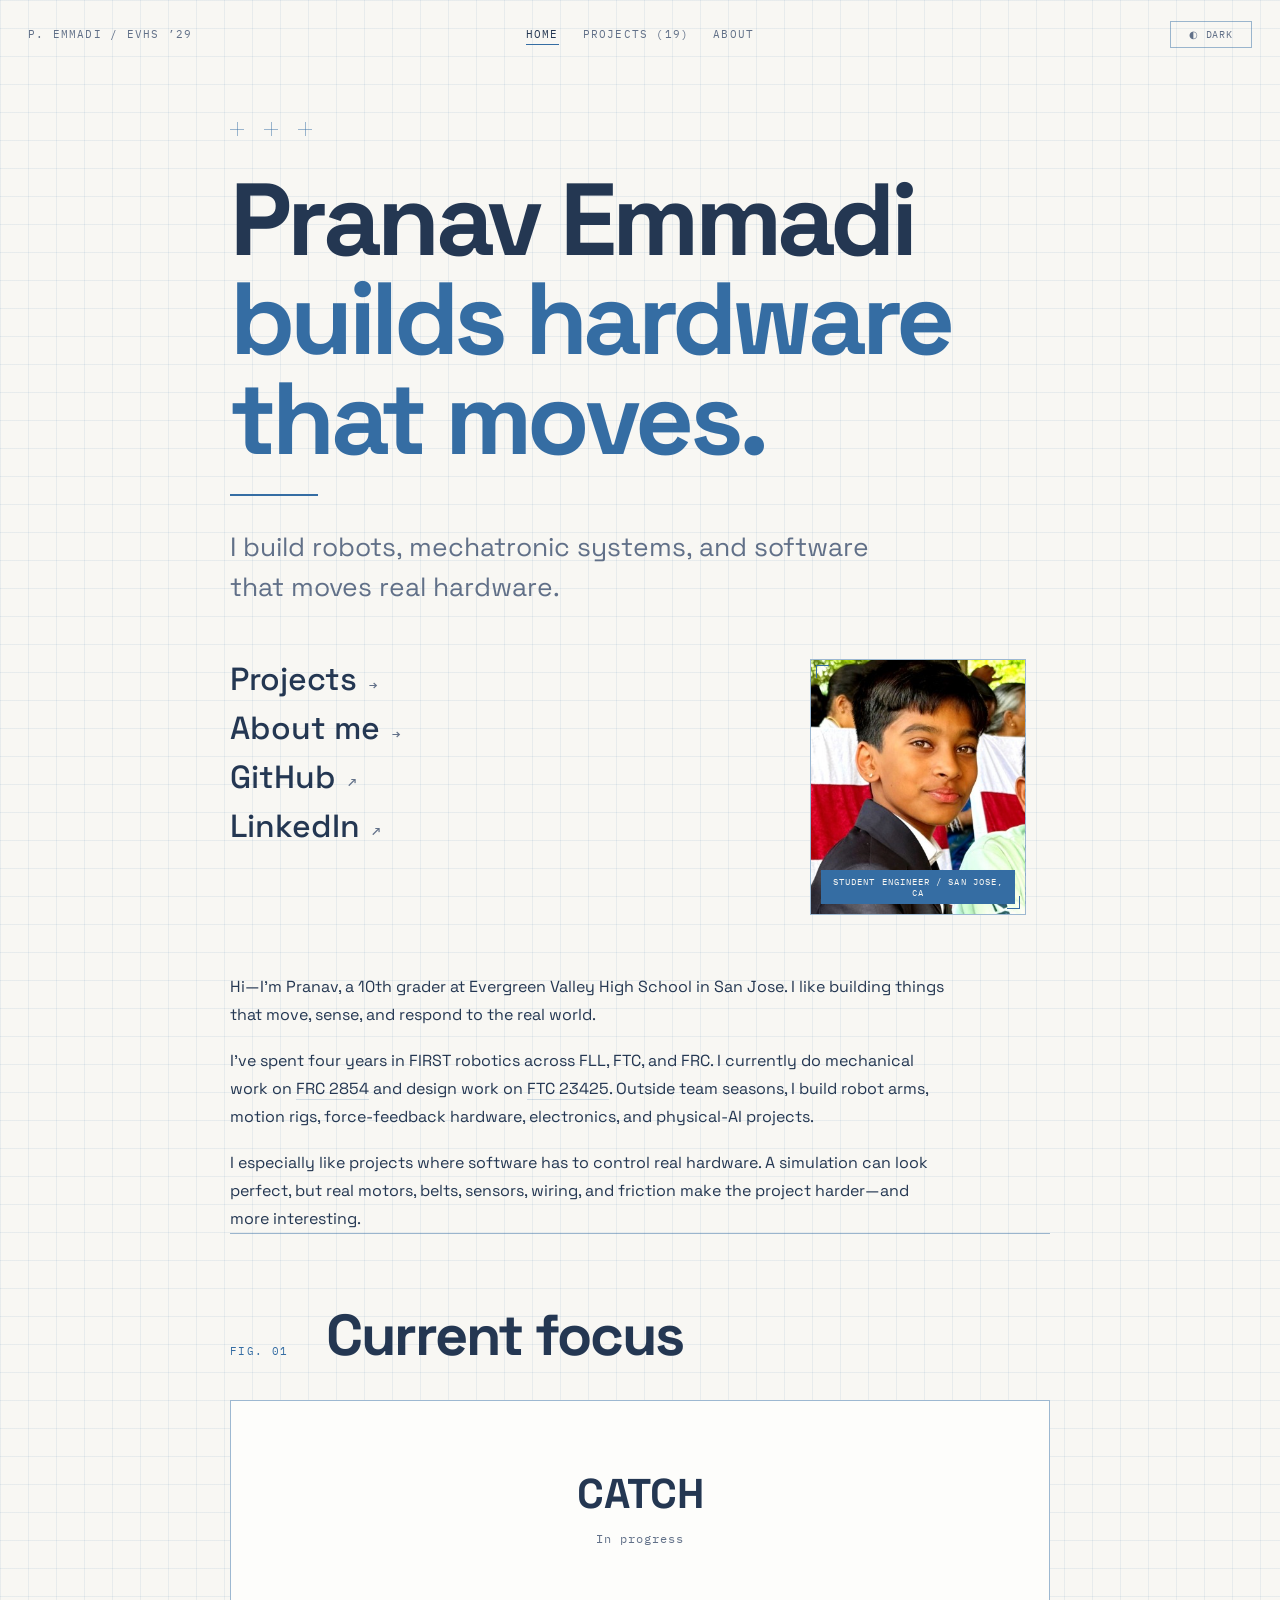
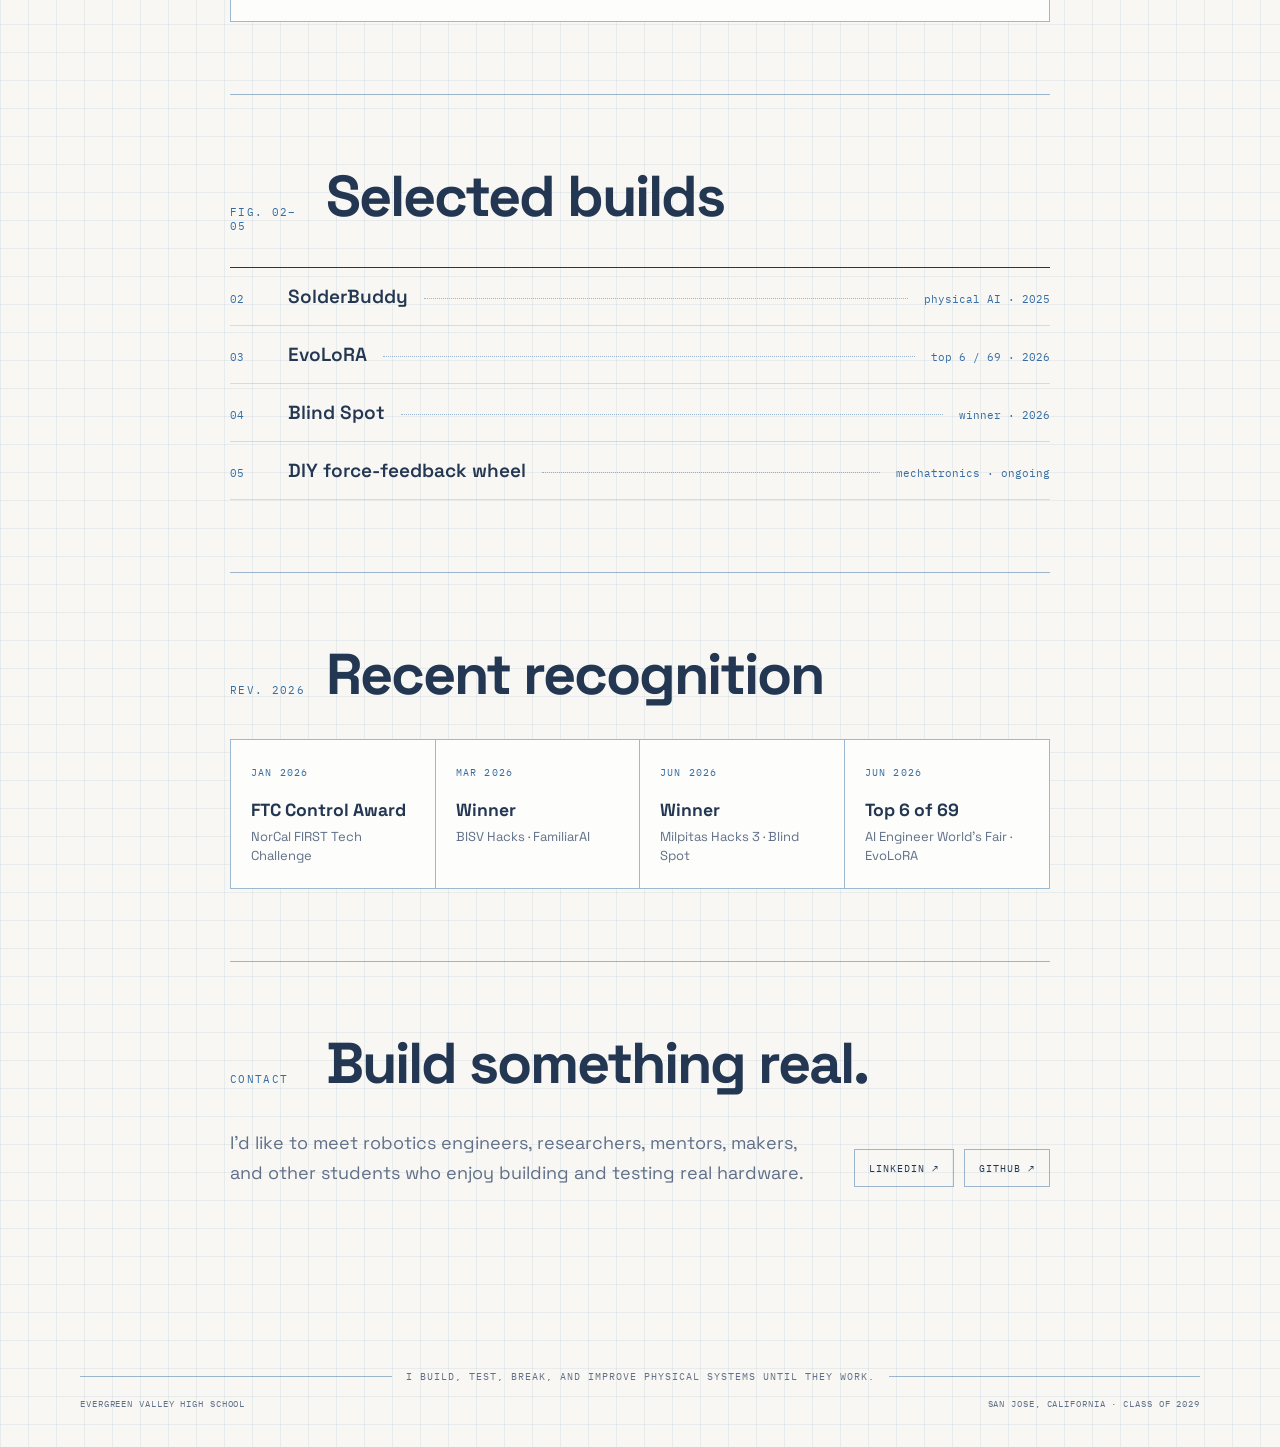
==== commit d8c797ba: "Remove 2DOF motion translator project" ====
--- a/index.html
+++ b/index.html
@@ -18,7 +18,7 @@
     <a class="site-header__identity" href="index.html" aria-label="Pranav Emmadi home">P. Emmadi / EVHS ’29</a>
     <nav class="site-header__nav" aria-label="Primary navigation">
       <a href="index.html" aria-current="page">Home</a>
-      <a href="projects.html">Projects (20)</a>
+      <a href="projects.html">Projects (19)</a>
       <a href="about.html">About</a>
     </nav>
     <button class="theme-toggle" type="button" data-theme-toggle>◐ Dark</button>
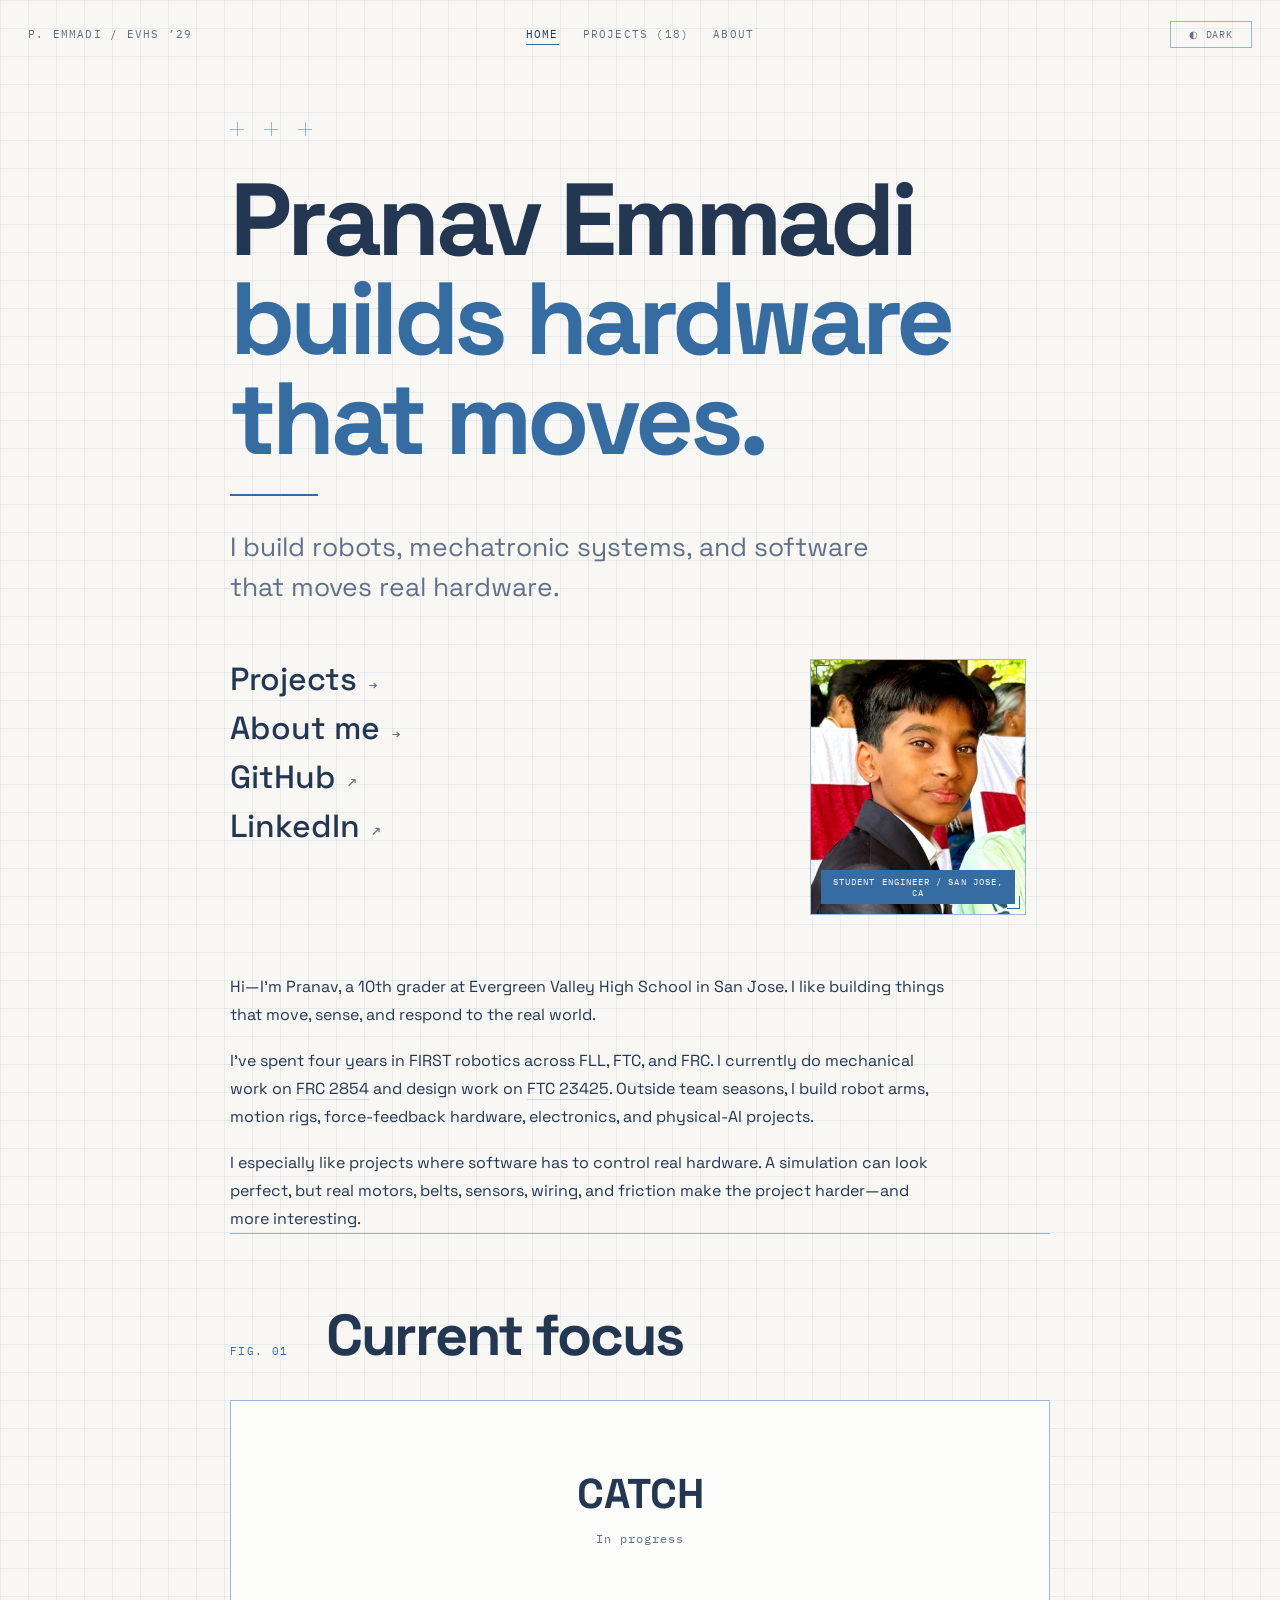
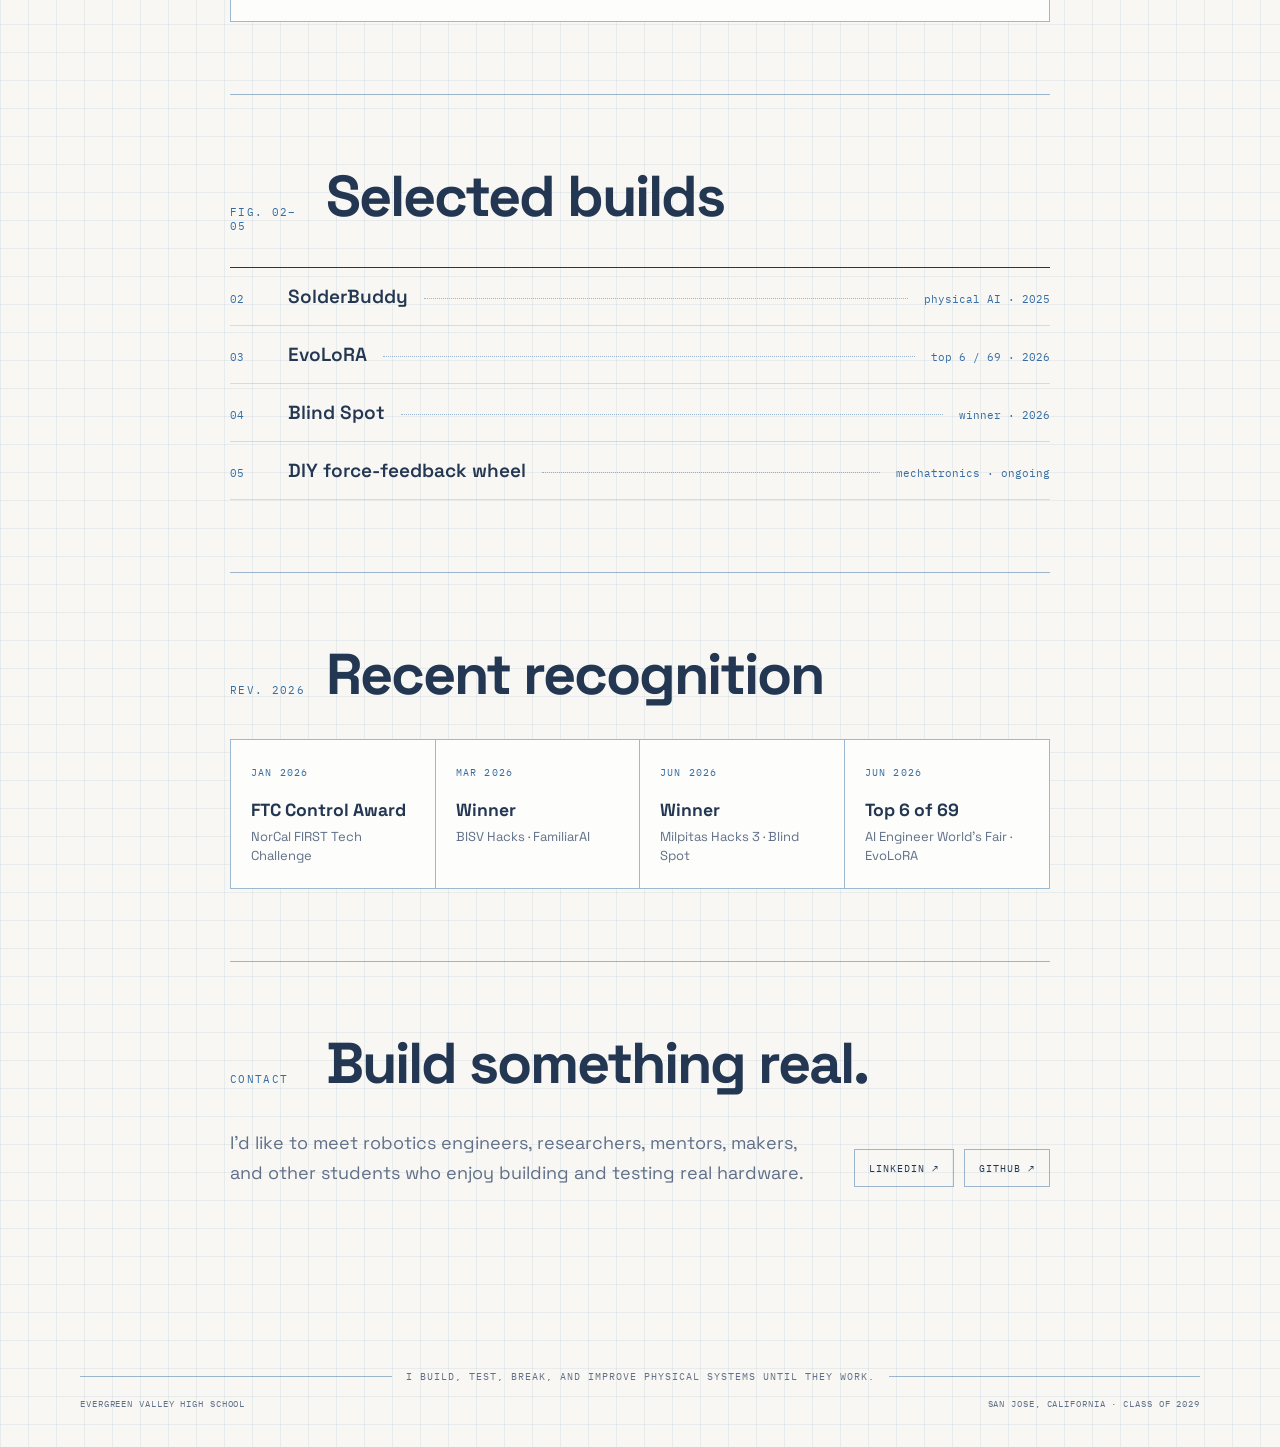
==== commit 968eff43: "Remove wheel control center project" ====
--- a/index.html
+++ b/index.html
@@ -18,7 +18,7 @@
     <a class="site-header__identity" href="index.html" aria-label="Pranav Emmadi home">P. Emmadi / EVHS ’29</a>
     <nav class="site-header__nav" aria-label="Primary navigation">
       <a href="index.html" aria-current="page">Home</a>
-      <a href="projects.html">Projects (19)</a>
+      <a href="projects.html">Projects (18)</a>
       <a href="about.html">About</a>
     </nav>
     <button class="theme-toggle" type="button" data-theme-toggle>◐ Dark</button>
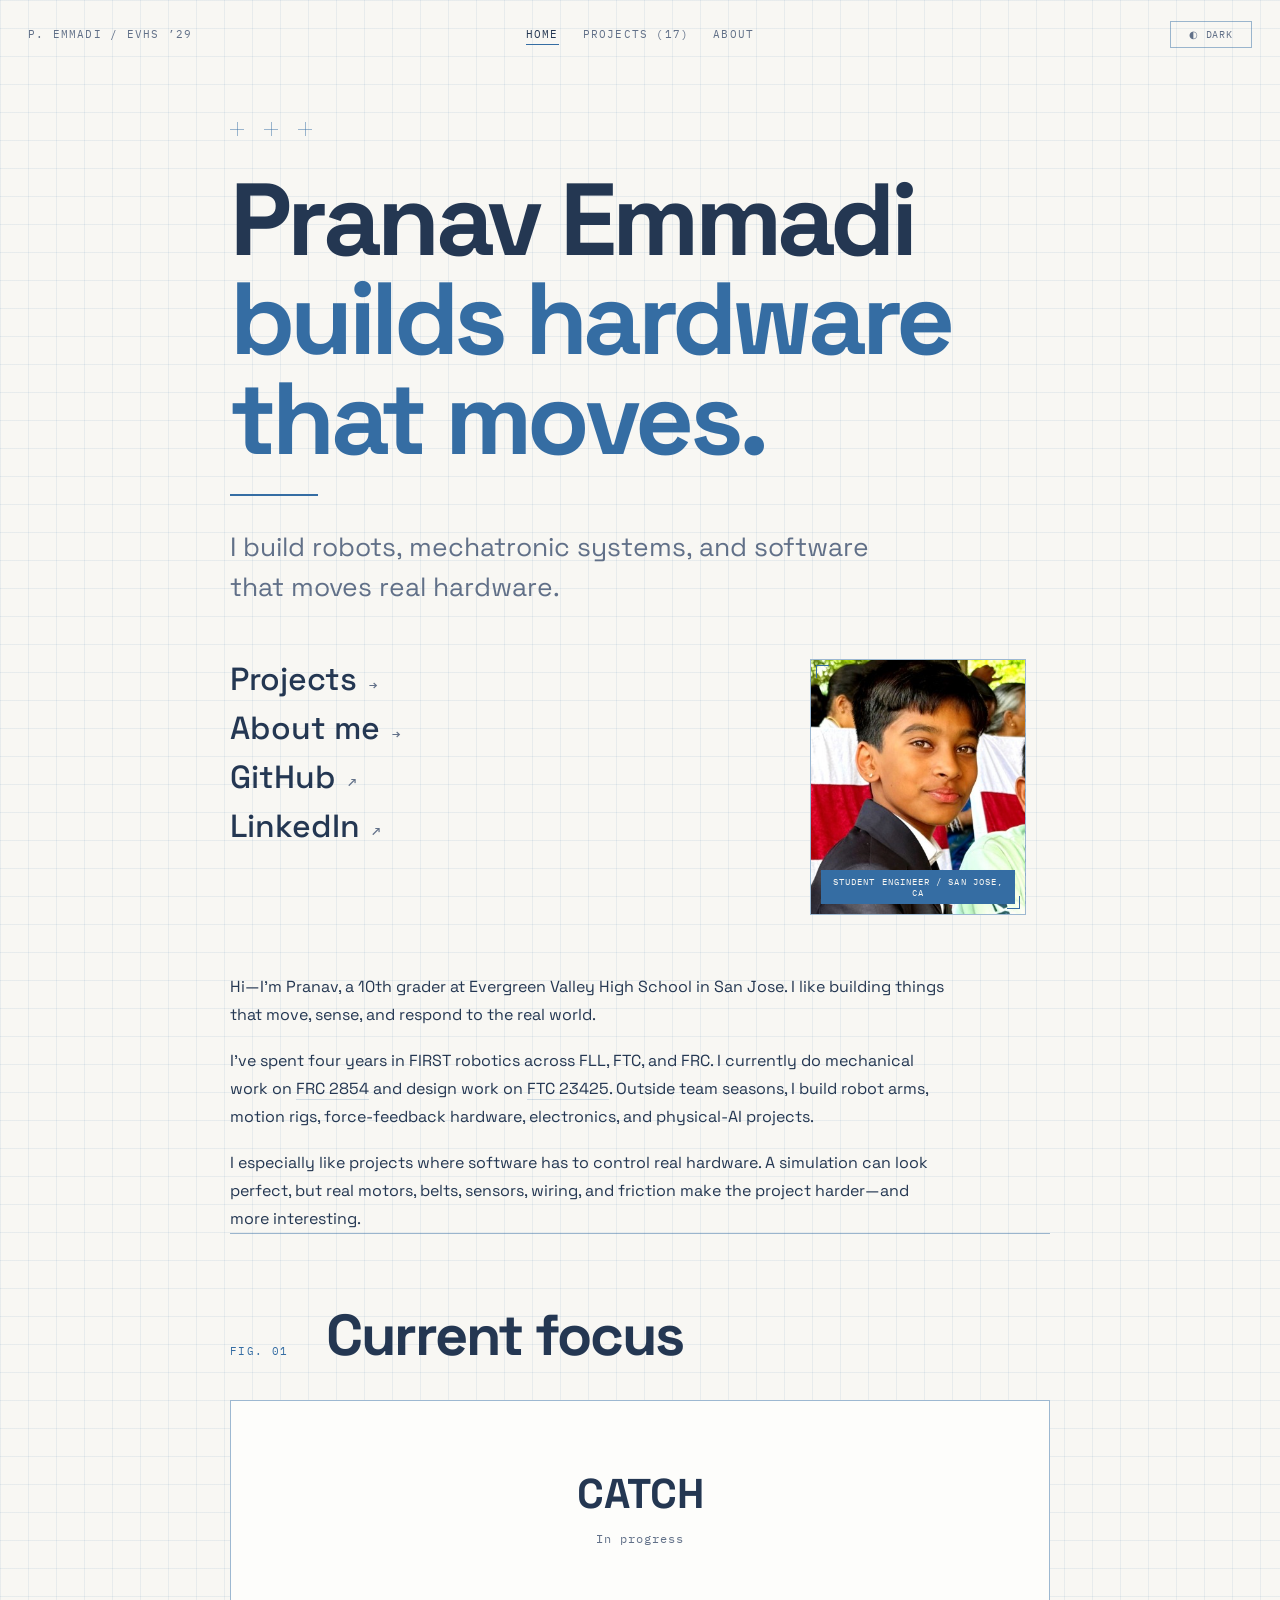
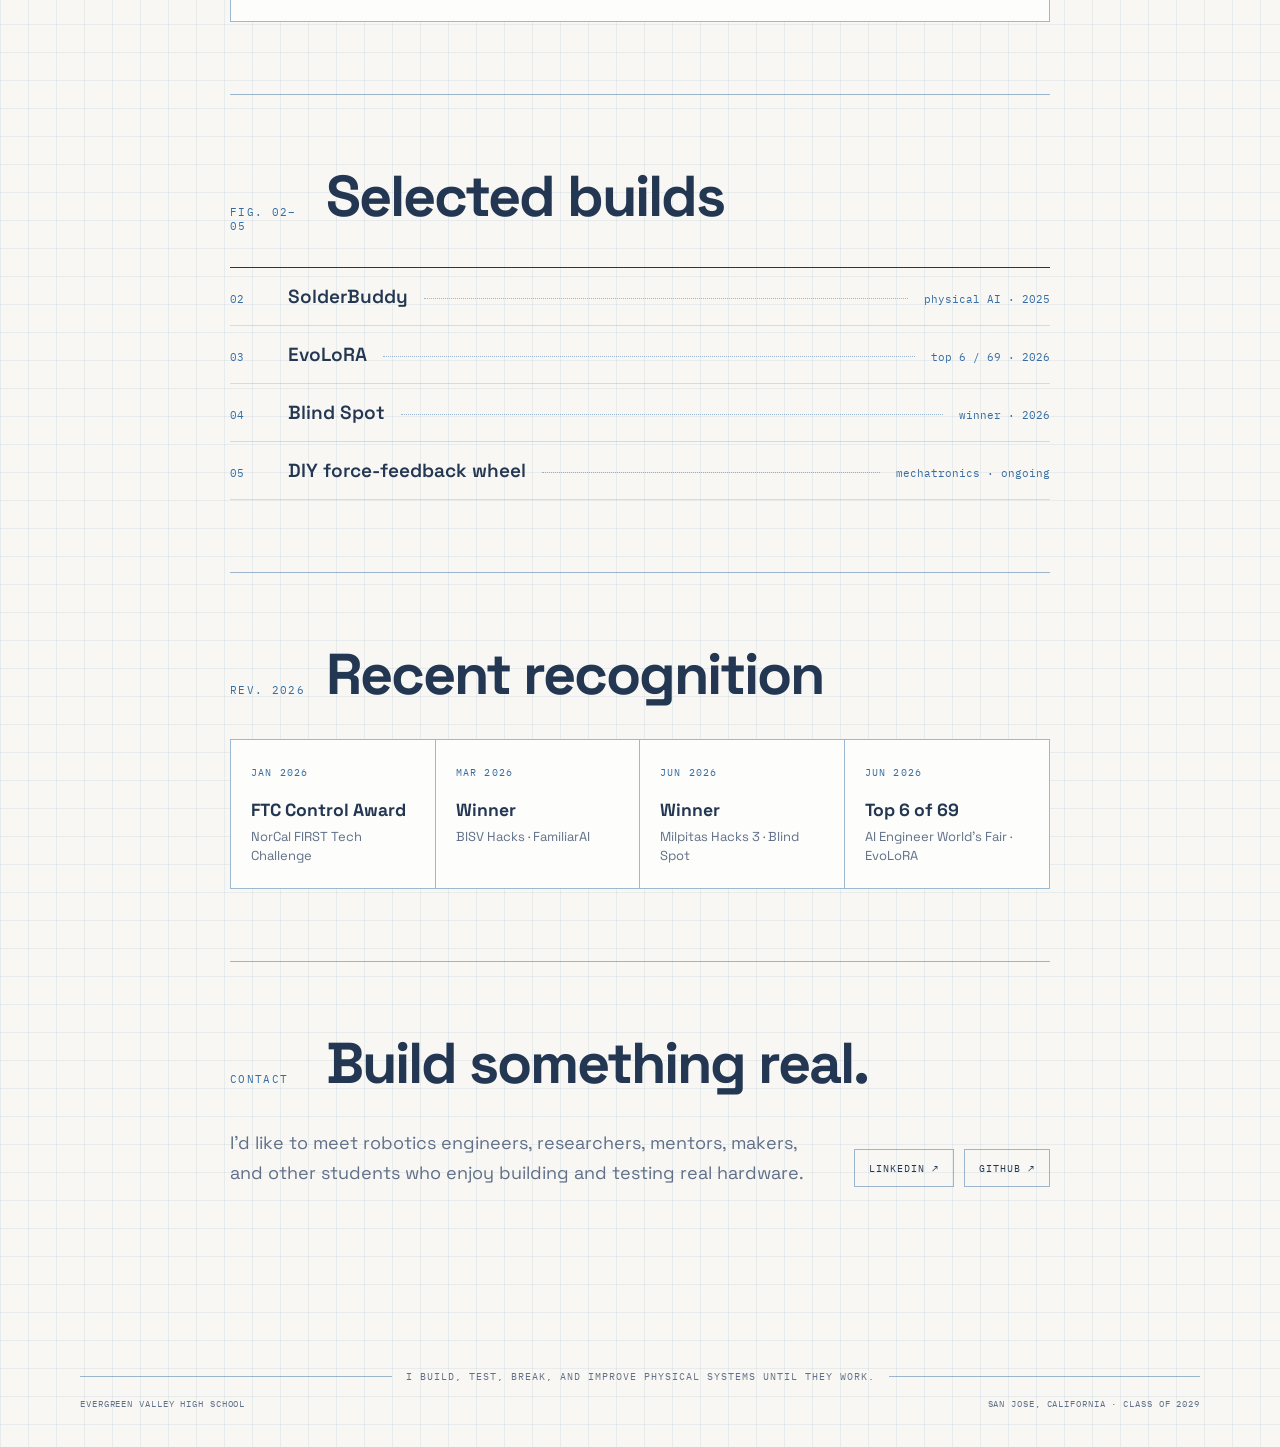
==== commit 9b861c3c: "Remove EMC force feedback tester project" ====
--- a/index.html
+++ b/index.html
@@ -18,7 +18,7 @@
     <a class="site-header__identity" href="index.html" aria-label="Pranav Emmadi home">P. Emmadi / EVHS ’29</a>
     <nav class="site-header__nav" aria-label="Primary navigation">
       <a href="index.html" aria-current="page">Home</a>
-      <a href="projects.html">Projects (18)</a>
+      <a href="projects.html">Projects (17)</a>
       <a href="about.html">About</a>
     </nav>
     <button class="theme-toggle" type="button" data-theme-toggle>◐ Dark</button>
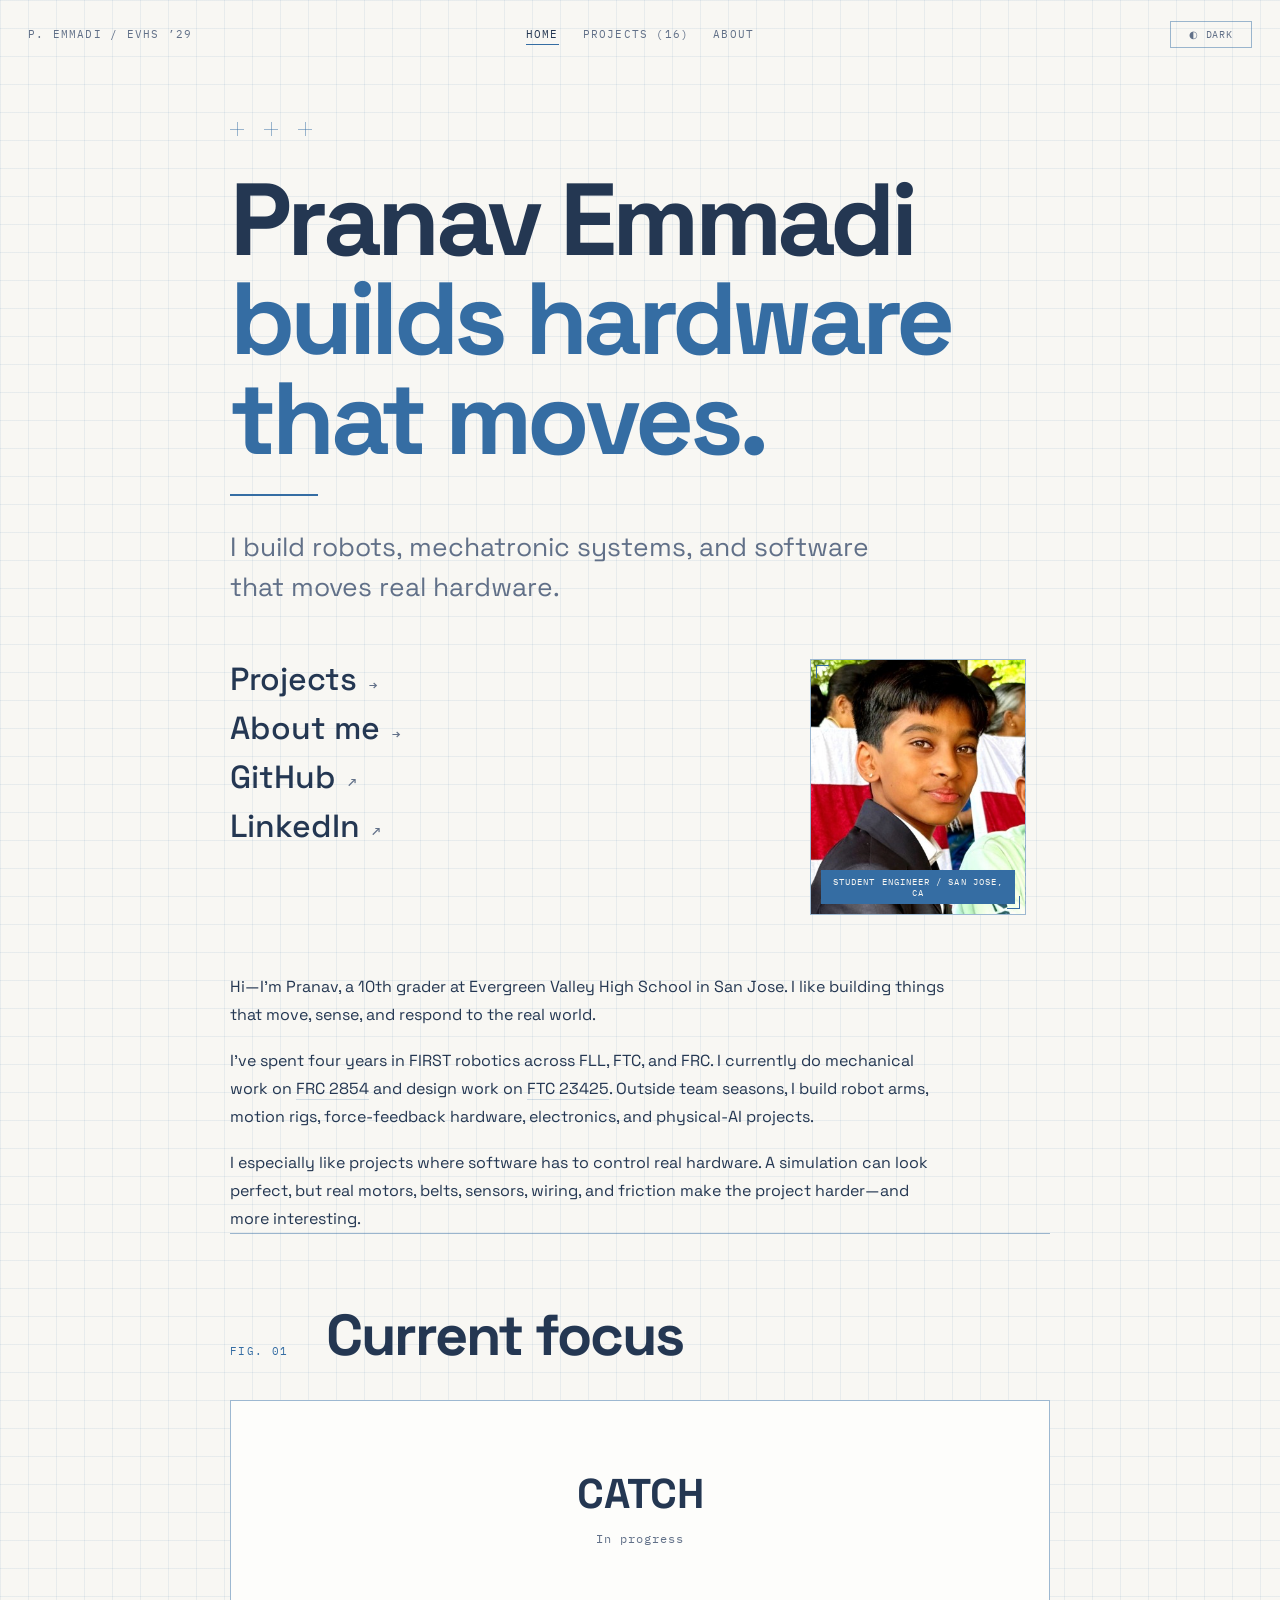
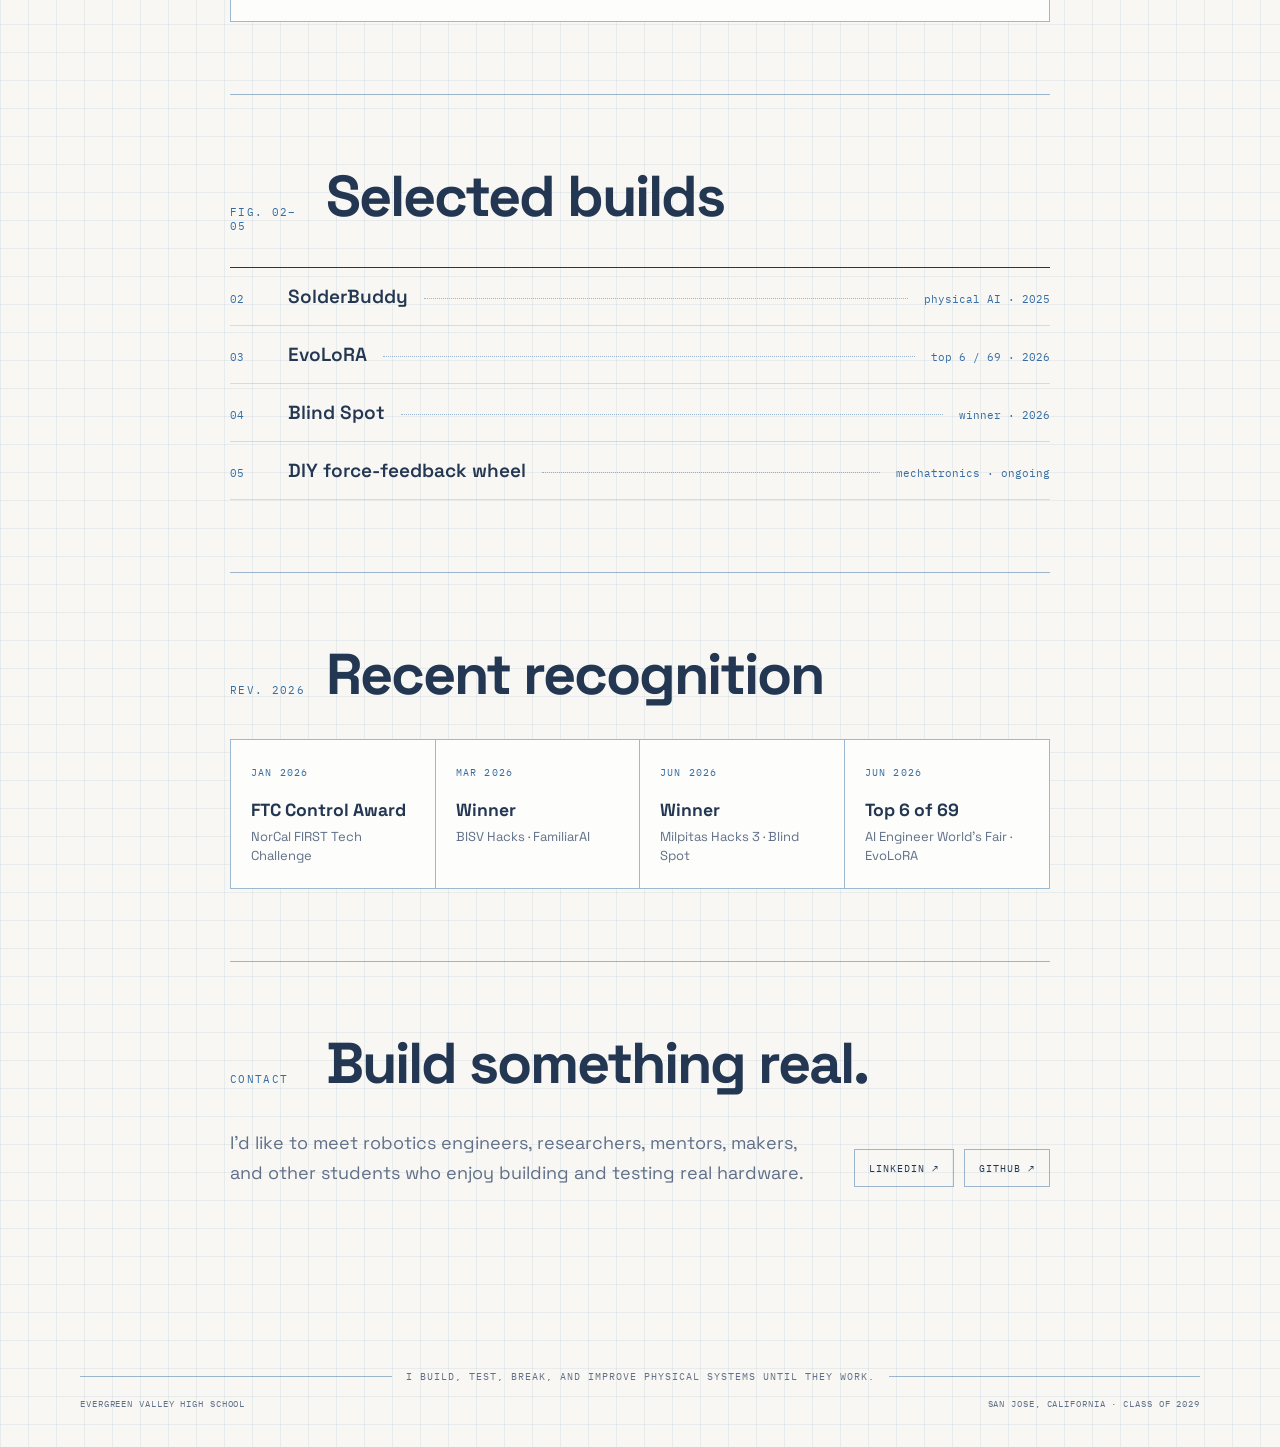
==== commit 1f880f25: "Combine sim racing rig projects" ====
--- a/index.html
+++ b/index.html
@@ -18,7 +18,7 @@
     <a class="site-header__identity" href="index.html" aria-label="Pranav Emmadi home">P. Emmadi / EVHS ’29</a>
     <nav class="site-header__nav" aria-label="Primary navigation">
       <a href="index.html" aria-current="page">Home</a>
-      <a href="projects.html">Projects (17)</a>
+      <a href="projects.html">Projects (16)</a>
       <a href="about.html">About</a>
     </nav>
     <button class="theme-toggle" type="button" data-theme-toggle>◐ Dark</button>
--- a/styles.css
+++ b/styles.css
@@ -324,6 +324,23 @@
   height: 100%;
 }
 
+.project-image-duo {
+  display: grid;
+  grid-template-columns: 1fr 1fr;
+  width: 100%;
+  height: 100%;
+  gap: 1px;
+  background: var(--line);
+}
+
+.project-image-duo img {
+  display: block;
+  width: 100%;
+  height: 100%;
+  min-width: 0;
+  object-fit: cover;
+}
+
 .project-model-plate {
   background:
     radial-gradient(circle at 72% 26%, color-mix(in srgb, var(--accent) 15%, transparent), transparent 34%),
@@ -338,6 +355,7 @@
   width: 100%;
   height: 100%;
   background: transparent;
+  filter: saturate(1.2) contrast(1.08);
   --poster-color: transparent;
   --progress-bar-color: var(--accent);
   --progress-bar-height: 2px;
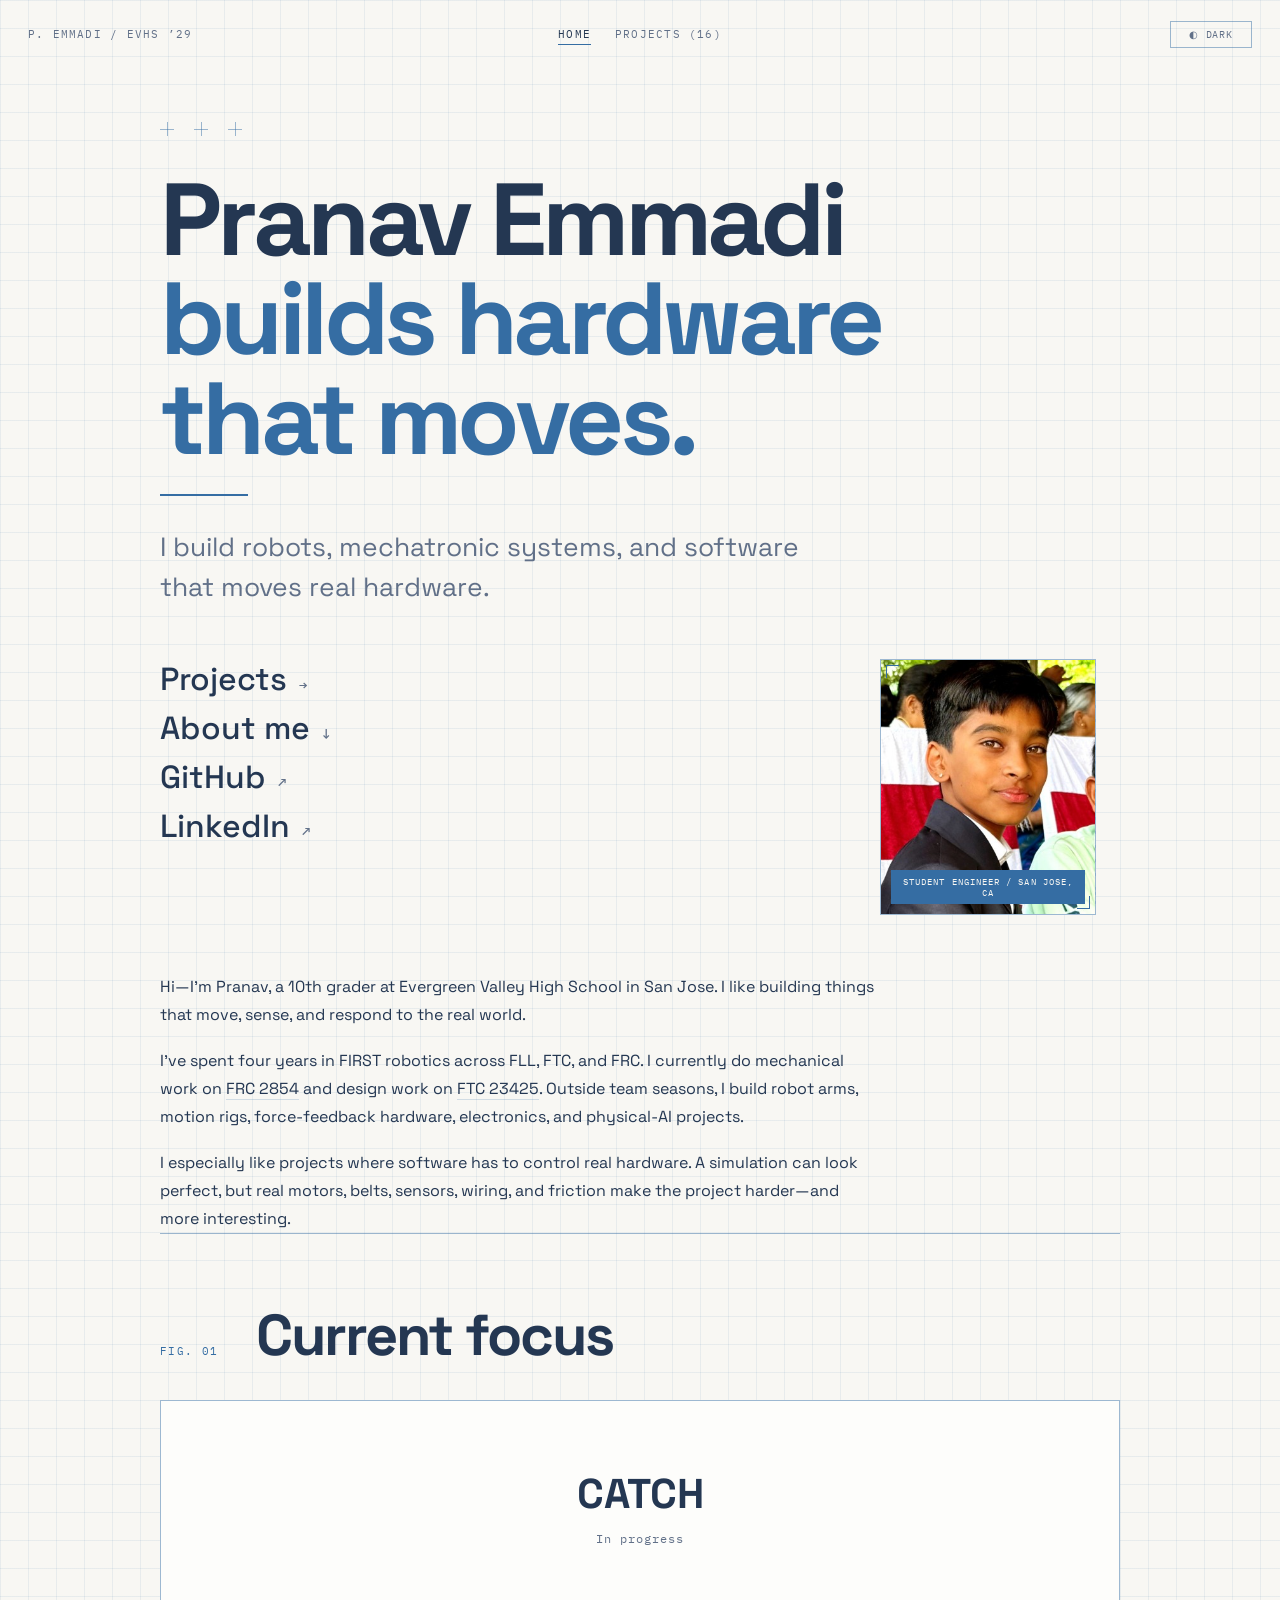
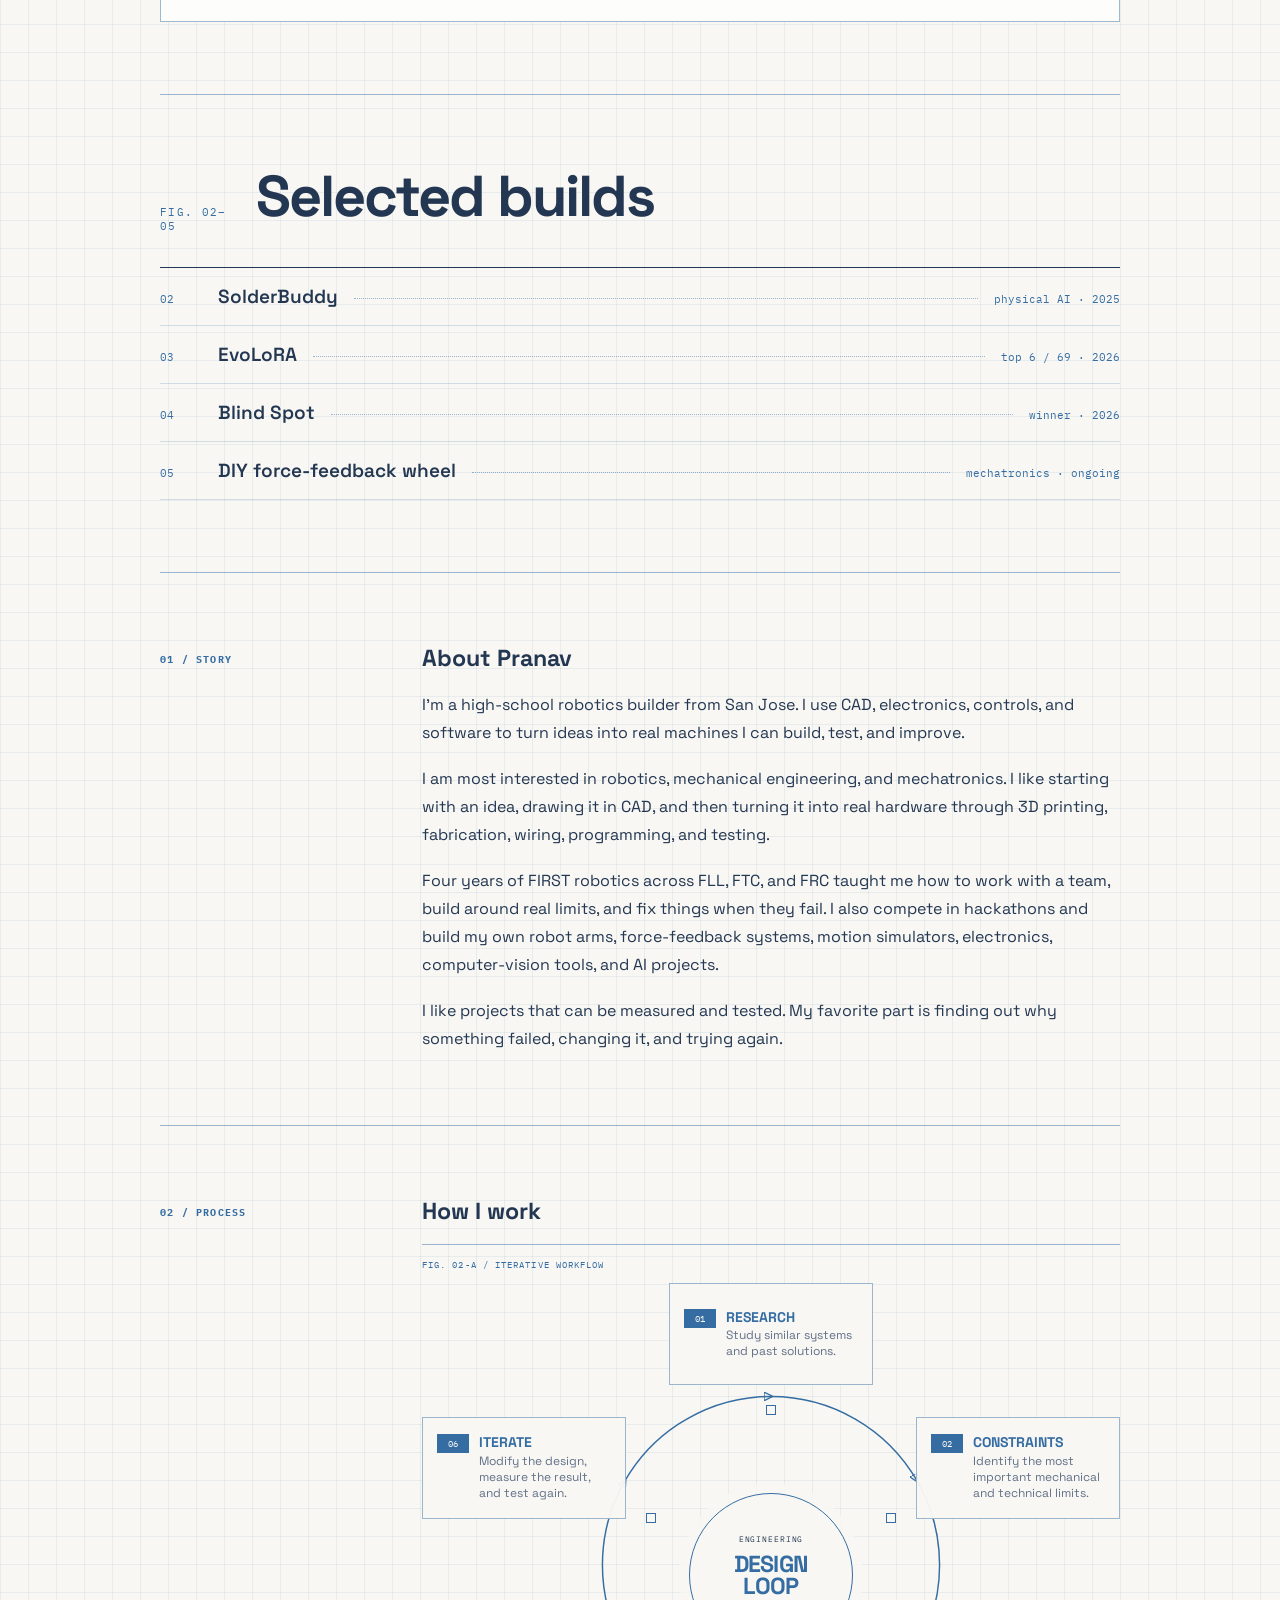
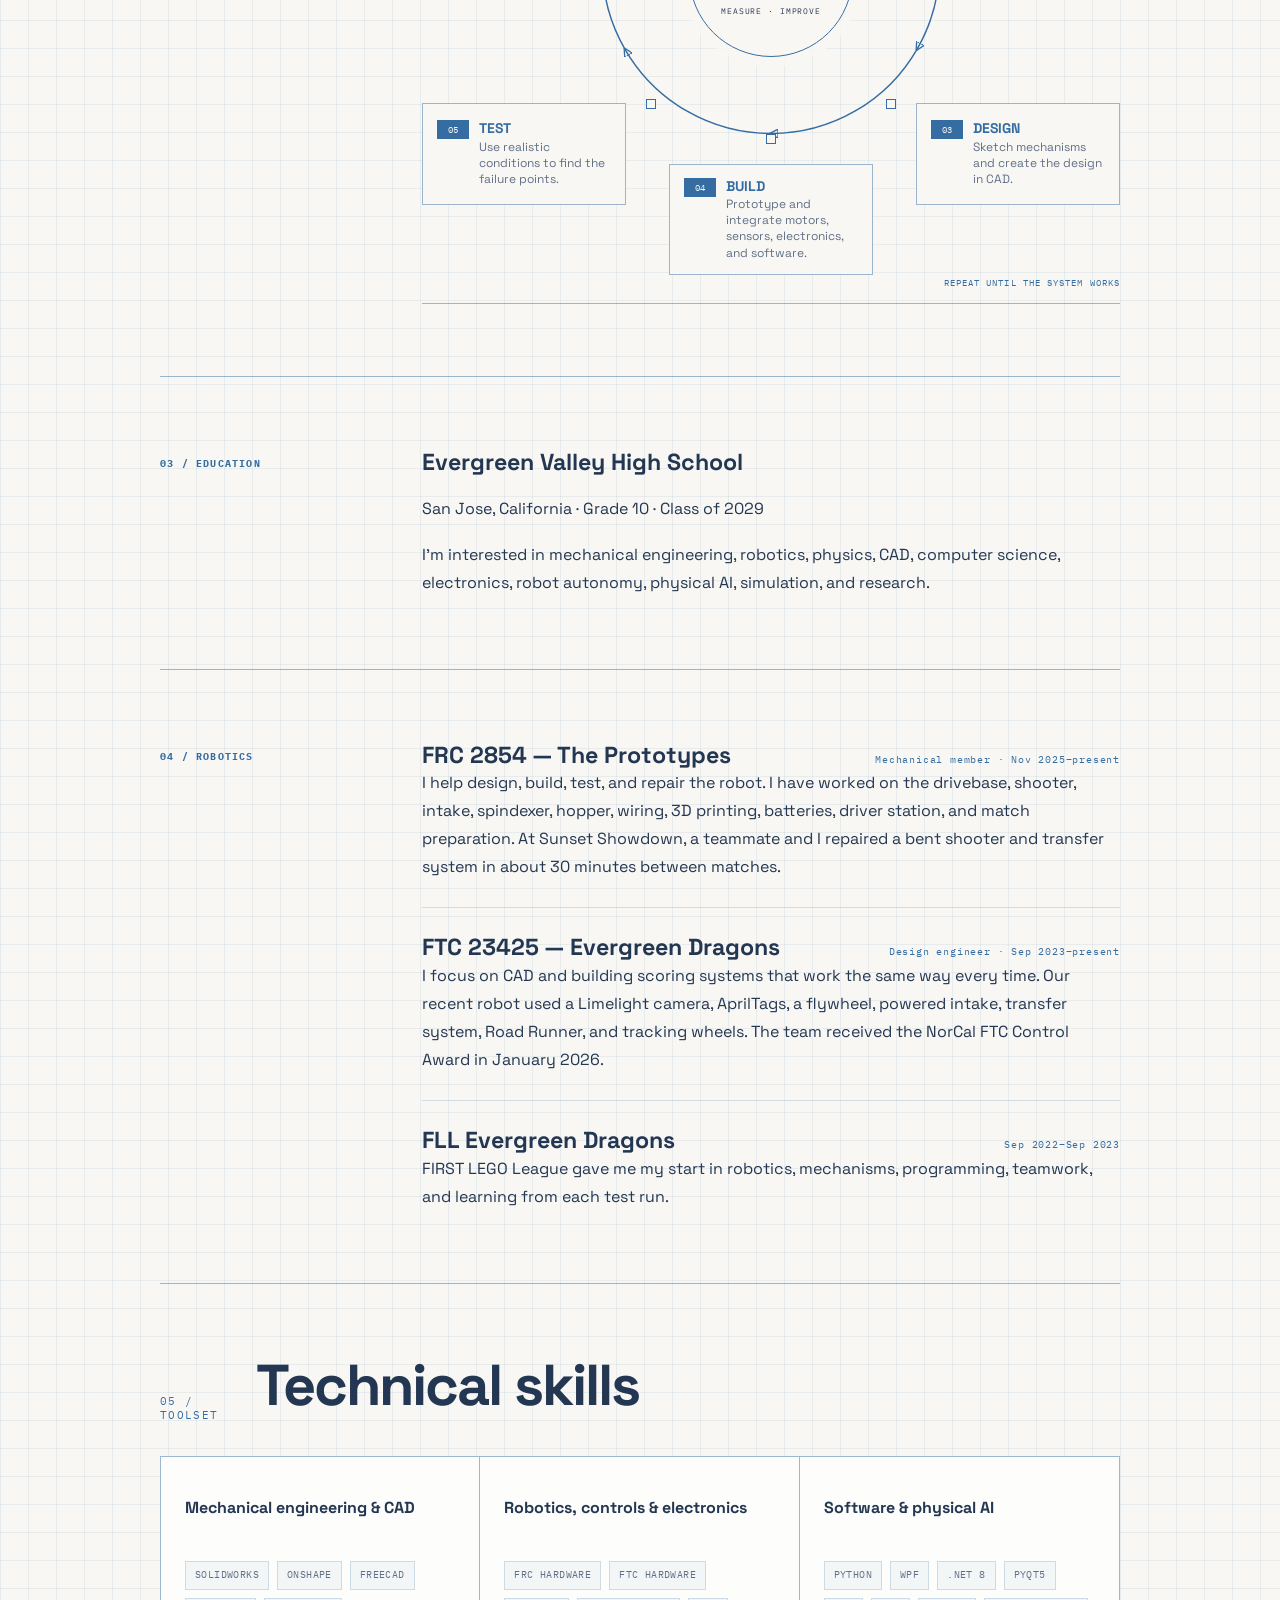
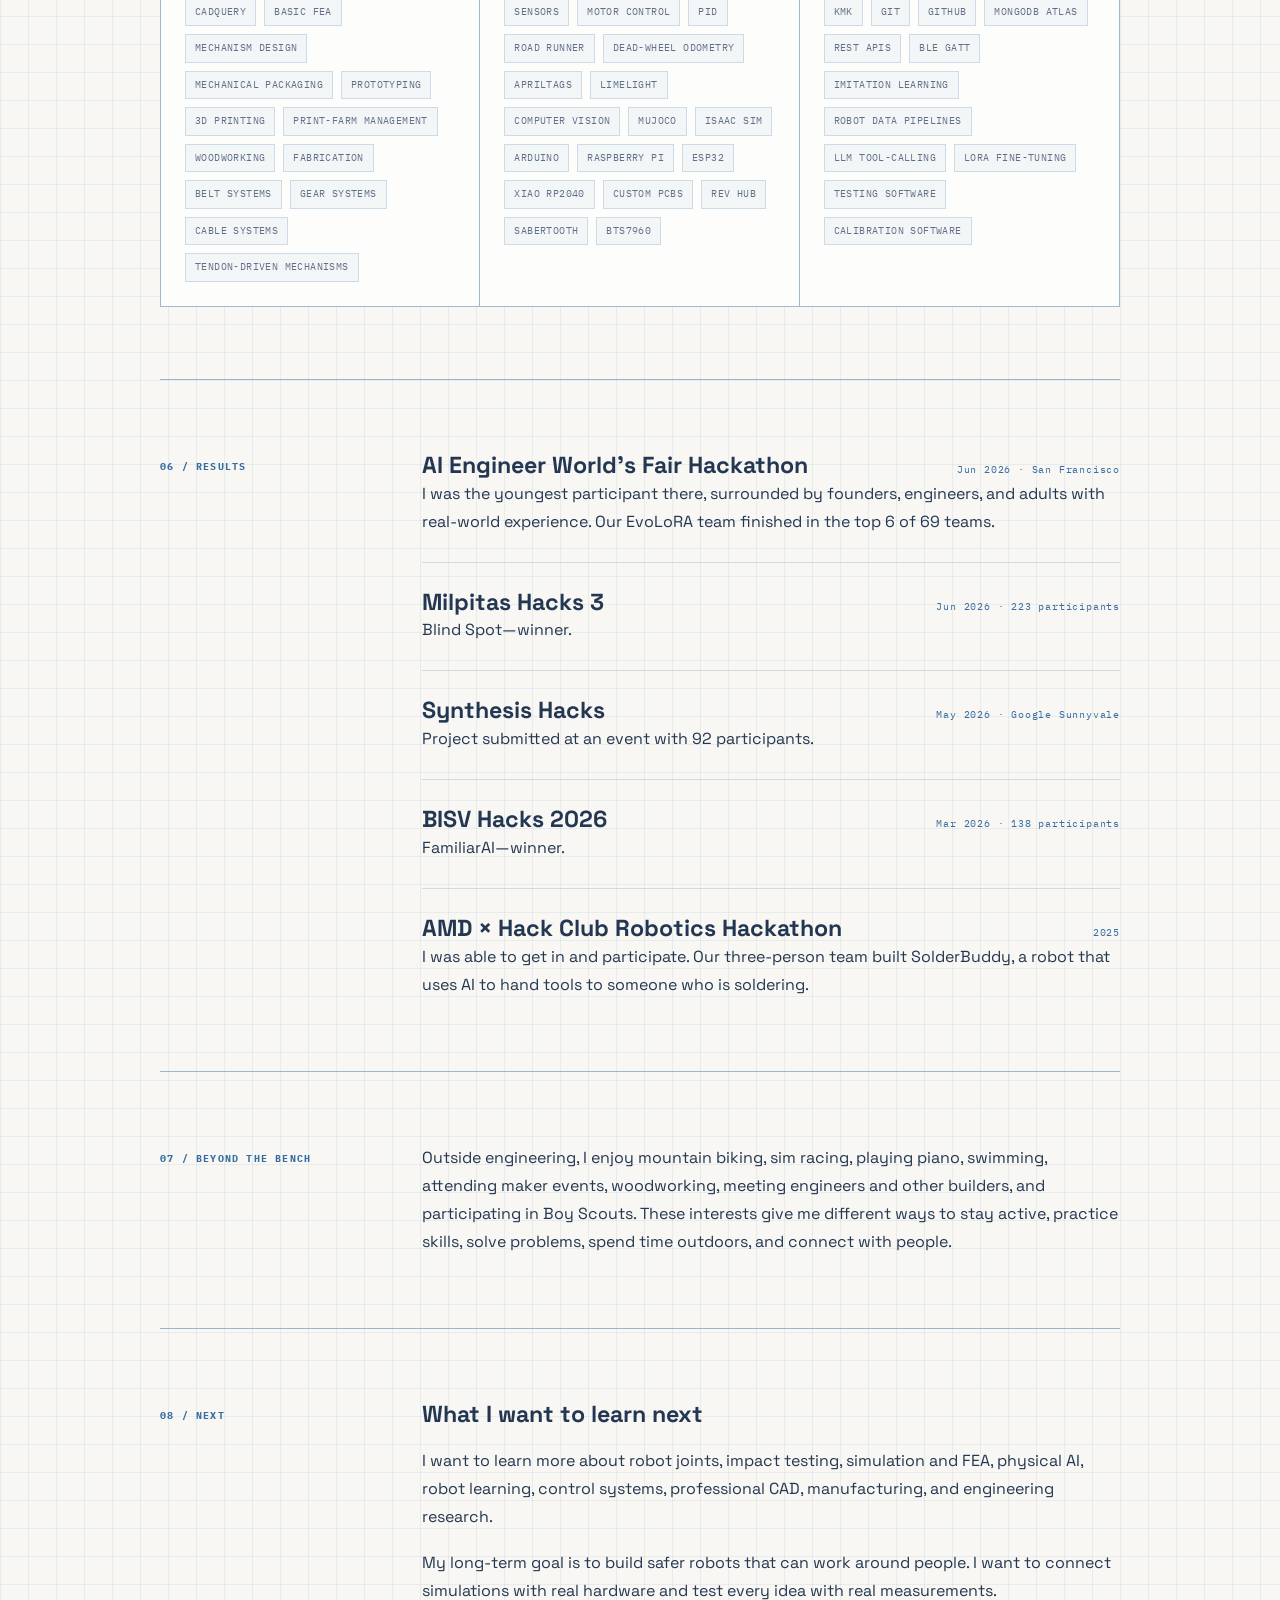
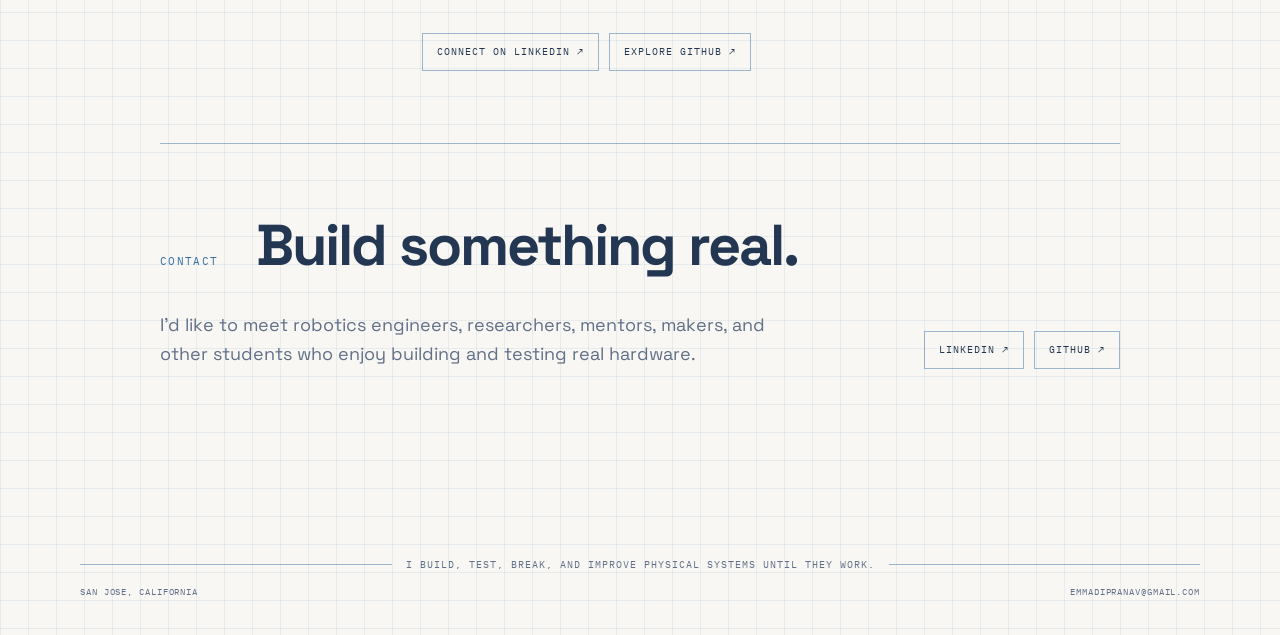
==== commit 2a98f082: "Merge About content into Home" ====
--- a/index.html
+++ b/index.html
@@ -3,13 +3,13 @@
 <head>
   <meta charset="utf-8">
   <meta name="viewport" content="width=device-width, initial-scale=1">
-  <meta name="description" content="Pranav Emmadi builds robots, mechatronic systems, and software that moves real hardware.">
+  <meta name="description" content="Pranav Emmadi is a high-school robotics builder who designs robots, mechatronic systems, and software that moves real hardware.">
   <title>Pranav Emmadi — Robotics & Mechatronics</title>
   <link rel="preconnect" href="https://fonts.googleapis.com">
   <link rel="preconnect" href="https://fonts.gstatic.com" crossorigin>
   <link href="https://fonts.googleapis.com/css2?family=IBM+Plex+Mono:wght@400;500;600&family=Space+Grotesk:wght@400;500;600;700&display=swap" rel="stylesheet">
   <script>document.documentElement.dataset.theme=localStorage.getItem('pe-theme')==='dark'?'dark':'light';</script>
-  <link rel="stylesheet" href="styles.css?v=20260802-9">
+  <link rel="stylesheet" href="styles.css?v=20260804-3">
   <script src="app.js" defer></script>
 </head>
 <body>
@@ -19,12 +19,11 @@
     <nav class="site-header__nav" aria-label="Primary navigation">
       <a href="index.html" aria-current="page">Home</a>
       <a href="projects.html">Projects (16)</a>
-      <a href="about.html">About</a>
     </nav>
     <button class="theme-toggle" type="button" data-theme-toggle>◐ Dark</button>
   </header>
 
-  <main id="main" class="home-main">
+  <main id="main" class="home-main about-main">
     <section class="hero" aria-labelledby="hero-title">
       <div class="registration-marks" aria-hidden="true">
         <span class="registration-mark"></span>
@@ -38,7 +37,7 @@
       <div class="hero__grid">
         <nav class="hero-nav" aria-label="Portfolio links">
           <a href="projects.html">Projects <span>→</span></a>
-          <a href="about.html">About me <span>→</span></a>
+          <a href="#about">About me <span>↓</span></a>
           <a href="https://github.com/CyberBrainiac1" target="_blank" rel="noreferrer">GitHub <span>↗</span></a>
           <a href="https://www.linkedin.com/in/pranav-emmadi-874723399/" target="_blank" rel="noreferrer">LinkedIn <span>↗</span></a>
         </nav>
@@ -101,16 +100,214 @@
       </div>
     </section>
 
-    <section class="home-section" aria-labelledby="recognition-title">
+    <section id="about" class="about-section about-grid" aria-labelledby="story-title">
+      <h2 id="story-title" class="about-grid__label">01 / Story</h2>
+      <div class="about-grid__body">
+        <h3>About Pranav</h3>
+        <p>I’m a high-school robotics builder from San Jose. I use CAD, electronics, controls, and software to turn ideas into real machines I can build, test, and improve.</p>
+        <p>I am most interested in robotics, mechanical engineering, and mechatronics. I like starting with an idea, drawing it in CAD, and then turning it into real hardware through 3D printing, fabrication, wiring, programming, and testing.</p>
+        <p>Four years of FIRST robotics across FLL, FTC, and FRC taught me how to work with a team, build around real limits, and fix things when they fail. I also compete in hackathons and build my own robot arms, force-feedback systems, motion simulators, electronics, computer-vision tools, and AI projects.</p>
+        <p>I like projects that can be measured and tested. My favorite part is finding out why something failed, changing it, and trying again.</p>
+      </div>
+    </section>
+
+    <section class="about-section about-grid" aria-labelledby="process-title">
+      <h2 id="process-title" class="about-grid__label">02 / Process</h2>
+      <div class="about-grid__body">
+        <h3>How I work</h3>
+        <div class="process-cycle" aria-label="An iterative six-stage engineering design process">
+          <svg class="process-cycle__orbit" viewBox="0 0 640 640" aria-hidden="true">
+            <defs>
+              <marker id="process-arrow" viewBox="0 0 10 10" refX="8" refY="5" markerWidth="6" markerHeight="6" orient="auto-start-reverse">
+                <path d="M 0 0 L 10 5 L 0 10 z" fill="currentColor"/>
+              </marker>
+            </defs>
+            <circle class="process-cycle__guide" cx="320" cy="320" r="174"/>
+            <path d="M320 146 A174 174 0 0 1 470.7 233" marker-end="url(#process-arrow)"/>
+            <path d="M470.7 233 A174 174 0 0 1 470.7 407" marker-end="url(#process-arrow)"/>
+            <path d="M470.7 407 A174 174 0 0 1 320 494" marker-end="url(#process-arrow)"/>
+            <path d="M320 494 A174 174 0 0 1 169.3 407" marker-end="url(#process-arrow)"/>
+            <path d="M169.3 407 A174 174 0 0 1 169.3 233" marker-end="url(#process-arrow)"/>
+            <path d="M169.3 233 A174 174 0 0 1 320 146" marker-end="url(#process-arrow)"/>
+          </svg>
+
+          <div class="process-cycle__core" aria-hidden="true">
+            <span>ENGINEERING</span>
+            <strong>DESIGN<br>LOOP</strong>
+            <span>MEASURE · IMPROVE</span>
+          </div>
+
+          <ol class="process-cycle__stages">
+            <li class="process-stage">
+              <span class="process-stage__number">01</span>
+              <strong>Research</strong>
+              <span>Study similar systems and past solutions.</span>
+            </li>
+            <li class="process-stage">
+              <span class="process-stage__number">02</span>
+              <strong>Constraints</strong>
+              <span>Identify the most important mechanical and technical limits.</span>
+            </li>
+            <li class="process-stage">
+              <span class="process-stage__number">03</span>
+              <strong>Design</strong>
+              <span>Sketch mechanisms and create the design in CAD.</span>
+            </li>
+            <li class="process-stage">
+              <span class="process-stage__number">04</span>
+              <strong>Build</strong>
+              <span>Prototype and integrate motors, sensors, electronics, and software.</span>
+            </li>
+            <li class="process-stage">
+              <span class="process-stage__number">05</span>
+              <strong>Test</strong>
+              <span>Use realistic conditions to find the failure points.</span>
+            </li>
+            <li class="process-stage">
+              <span class="process-stage__number">06</span>
+              <strong>Iterate</strong>
+              <span>Modify the design, measure the result, and test again.</span>
+            </li>
+          </ol>
+        </div>
+      </div>
+    </section>
+
+    <section class="about-section about-grid" aria-labelledby="education-title">
+      <h2 id="education-title" class="about-grid__label">03 / Education</h2>
+      <div class="about-grid__body">
+        <h3>Evergreen Valley High School</h3>
+        <p>San Jose, California · Grade 10 · Class of 2029</p>
+        <p>I’m interested in mechanical engineering, robotics, physics, CAD, computer science, electronics, robot autonomy, physical AI, simulation, and research.</p>
+      </div>
+    </section>
+
+    <section class="about-section about-grid" aria-labelledby="experience-title">
+      <h2 id="experience-title" class="about-grid__label">04 / Robotics</h2>
+      <div class="about-grid__body">
+        <ul class="experience-list">
+          <li class="experience-item">
+            <div class="experience-item__head"><h3>FRC 2854 — The Prototypes</h3><span>Mechanical member · Nov 2025–present</span></div>
+            <p>I help design, build, test, and repair the robot. I have worked on the drivebase, shooter, intake, spindexer, hopper, wiring, 3D printing, batteries, driver station, and match preparation. At Sunset Showdown, a teammate and I repaired a bent shooter and transfer system in about 30 minutes between matches.</p>
+          </li>
+          <li class="experience-item">
+            <div class="experience-item__head"><h3>FTC 23425 — Evergreen Dragons</h3><span>Design engineer · Sep 2023–present</span></div>
+            <p>I focus on CAD and building scoring systems that work the same way every time. Our recent robot used a Limelight camera, AprilTags, a flywheel, powered intake, transfer system, Road Runner, and tracking wheels. The team received the NorCal FTC Control Award in January 2026.</p>
+          </li>
+          <li class="experience-item">
+            <div class="experience-item__head"><h3>FLL Evergreen Dragons</h3><span>Sep 2022–Sep 2023</span></div>
+            <p>FIRST LEGO League gave me my start in robotics, mechanisms, programming, teamwork, and learning from each test run.</p>
+          </li>
+        </ul>
+      </div>
+    </section>
+
+    <section class="about-section" aria-labelledby="skills-title">
       <div class="section-heading">
-        <span class="section-index">REV. 2026</span>
-        <h2 id="recognition-title">Recent recognition</h2>
-      </div>
-      <div class="award-band">
-        <div class="award-band__item"><span class="meta">JAN 2026</span><strong>FTC Control Award</strong><span>NorCal FIRST Tech Challenge</span></div>
-        <div class="award-band__item"><span class="meta">MAR 2026</span><strong>Winner</strong><span>BISV Hacks · FamiliarAI</span></div>
-        <div class="award-band__item"><span class="meta">JUN 2026</span><strong>Winner</strong><span>Milpitas Hacks 3 · Blind Spot</span></div>
-        <div class="award-band__item"><span class="meta">JUN 2026</span><strong>Top 6 of 69</strong><span>AI Engineer World’s Fair · EvoLoRA</span></div>
+        <span class="section-index">05 / TOOLSET</span>
+        <h2 id="skills-title">Technical skills</h2>
+      </div>
+      <div class="skills-groups">
+        <div class="skill-group">
+          <h3>Mechanical engineering & CAD</h3>
+          <ul class="skills-list">
+            <li>SolidWorks</li>
+            <li>Onshape</li>
+            <li>FreeCAD</li>
+            <li>CadQuery</li>
+            <li>Basic FEA</li>
+            <li>Mechanism design</li>
+            <li>Mechanical packaging</li>
+            <li>Prototyping</li>
+            <li>3D printing</li>
+            <li>Print-farm management</li>
+            <li>Woodworking</li>
+            <li>Fabrication</li>
+            <li>Belt systems</li>
+            <li>Gear systems</li>
+            <li>Cable systems</li>
+            <li>Tendon-driven mechanisms</li>
+          </ul>
+        </div>
+        <div class="skill-group">
+          <h3>Robotics, controls & electronics</h3>
+          <ul class="skills-list">
+            <li>FRC hardware</li>
+            <li>FTC hardware</li>
+            <li>Sensors</li>
+            <li>Motor control</li>
+            <li>PID</li>
+            <li>Road Runner</li>
+            <li>Dead-wheel odometry</li>
+            <li>AprilTags</li>
+            <li>Limelight</li>
+            <li>Computer vision</li>
+            <li>MuJoCo</li>
+            <li>Isaac Sim</li>
+            <li>Arduino</li>
+            <li>Raspberry Pi</li>
+            <li>ESP32</li>
+            <li>XIAO RP2040</li>
+            <li>Custom PCBs</li>
+            <li>REV Hub</li>
+            <li>Sabertooth</li>
+            <li>BTS7960</li>
+          </ul>
+        </div>
+        <div class="skill-group">
+          <h3>Software & physical AI</h3>
+          <ul class="skills-list">
+            <li>Python</li>
+            <li>WPF</li>
+            <li>.NET 8</li>
+            <li>PyQt5</li>
+            <li>KMK</li>
+            <li>Git</li>
+            <li>GitHub</li>
+            <li>MongoDB Atlas</li>
+            <li>REST APIs</li>
+            <li>BLE GATT</li>
+            <li>Imitation learning</li>
+            <li>Robot data pipelines</li>
+            <li>LLM tool-calling</li>
+            <li>LoRA fine-tuning</li>
+            <li>Testing software</li>
+            <li>Calibration software</li>
+          </ul>
+        </div>
+      </div>
+    </section>
+
+    <section class="about-section about-grid" aria-labelledby="awards-title">
+      <h2 id="awards-title" class="about-grid__label">06 / Results</h2>
+      <div class="about-grid__body">
+        <ul class="experience-list">
+          <li class="experience-item"><div class="experience-item__head"><h3>AI Engineer World’s Fair Hackathon</h3><span>Jun 2026 · San Francisco</span></div><p>I was the youngest participant there, surrounded by founders, engineers, and adults with real-world experience. Our EvoLoRA team finished in the top 6 of 69 teams.</p></li>
+          <li class="experience-item"><div class="experience-item__head"><h3>Milpitas Hacks 3</h3><span>Jun 2026 · 223 participants</span></div><p>Blind Spot—winner.</p></li>
+          <li class="experience-item"><div class="experience-item__head"><h3>Synthesis Hacks</h3><span>May 2026 · Google Sunnyvale</span></div><p>Project submitted at an event with 92 participants.</p></li>
+          <li class="experience-item"><div class="experience-item__head"><h3>BISV Hacks 2026</h3><span>Mar 2026 · 138 participants</span></div><p>FamiliarAI—winner.</p></li>
+          <li class="experience-item"><div class="experience-item__head"><h3>AMD × Hack Club Robotics Hackathon</h3><span>2025</span></div><p>I was able to get in and participate. Our three-person team built SolderBuddy, a robot that uses AI to hand tools to someone who is soldering.</p></li>
+        </ul>
+      </div>
+    </section>
+
+    <section class="about-section about-grid" aria-labelledby="interests-title">
+      <h2 id="interests-title" class="about-grid__label">07 / Beyond the bench</h2>
+      <div class="about-grid__body">
+        <p>Outside engineering, I enjoy mountain biking, sim racing, playing piano, swimming, attending maker events, woodworking, meeting engineers and other builders, and participating in Boy Scouts. These interests give me different ways to stay active, practice skills, solve problems, spend time outdoors, and connect with people.</p>
+      </div>
+    </section>
+
+    <section class="about-section about-grid" aria-labelledby="future-title">
+      <h2 id="future-title" class="about-grid__label">08 / Next</h2>
+      <div class="about-grid__body">
+        <h3>What I want to learn next</h3>
+        <p>I want to learn more about robot joints, impact testing, simulation and FEA, physical AI, robot learning, control systems, professional CAD, manufacturing, and engineering research.</p>
+        <p>My long-term goal is to build safer robots that can work around people. I want to connect simulations with real hardware and test every idea with real measurements.</p>
+        <div class="contact-links" style="margin-top:10px">
+          <a class="technical-button" href="https://www.linkedin.com/in/pranav-emmadi-874723399/" target="_blank" rel="noreferrer">Connect on LinkedIn ↗</a>
+          <a class="technical-button" href="https://github.com/CyberBrainiac1" target="_blank" rel="noreferrer">Explore GitHub ↗</a>
+        </div>
       </div>
     </section>
 
@@ -131,7 +328,7 @@
 
   <footer class="site-footer">
     <div class="dimension-line"><span>I build, test, break, and improve physical systems until they work.</span></div>
-    <div class="footer-line"><span>Evergreen Valley High School</span><span>San Jose, California · Class of 2029</span></div>
+    <div class="footer-line"><span>San Jose, California</span><a href="mailto:emmadipranav@gmail.com">emmadipranav@gmail.com</a></div>
   </footer>
 </body>
 </html>
--- a/styles.css
+++ b/styles.css
@@ -766,6 +766,10 @@
 }
 
 .projects-intro {
+  display: flex;
+  align-items: flex-end;
+  justify-content: space-between;
+  gap: 24px;
   flex: none;
   padding: 16px 48px 0;
 }
@@ -795,6 +799,32 @@
 
 .mobile-instruction {
   display: none;
+}
+
+.project-nav {
+  display: flex;
+  gap: 8px;
+  padding-bottom: 2px;
+}
+
+.project-nav button {
+  display: grid;
+  width: 46px;
+  height: 38px;
+  padding: 0;
+  place-items: center;
+  color: var(--ink);
+  font: 500 18px/1 "IBM Plex Mono", monospace;
+  background: var(--card);
+  border: 1px solid var(--line);
+  cursor: pointer;
+}
+
+.project-nav button:hover,
+.project-nav button:focus-visible {
+  color: var(--card);
+  background: var(--accent);
+  border-color: var(--accent);
 }
 
 .project-rail {
@@ -808,9 +838,9 @@
   overflow-y: hidden;
   scrollbar-width: none;
   scroll-padding-inline: 48px;
-  scroll-snap-type: x proximity;
+  scroll-snap-type: none;
   overscroll-behavior-x: contain;
-  touch-action: pan-y;
+  touch-action: pan-x;
   cursor: grab;
 }
 
@@ -830,7 +860,7 @@
   flex-direction: column;
   width: calc((100vw - 120px) / 2);
   min-width: 420px;
-  min-height: min(460px, calc(100vh - 270px));
+  min-height: 0;
   padding: 0;
   overflow: hidden;
   color: inherit;
@@ -839,7 +869,6 @@
   border: 1px solid var(--line);
   border-radius: 0;
   cursor: pointer;
-  scroll-snap-align: start;
   transition: transform 180ms ease, border-color 180ms ease, box-shadow 180ms ease;
 }
 
@@ -851,9 +880,12 @@
 }
 
 .project-card .figure-plate {
-  height: clamp(220px, 32vh, 310px);
-  border: 0;
-  border-bottom: 1px solid var(--line);
+  width: var(--media-box-width, 100%);
+  height: var(--media-box-height, auto);
+  aspect-ratio: var(--media-aspect, 16 / 9);
+  flex: none;
+  align-self: center;
+  border: 1px solid var(--line);
 }
 
 .project-card__copy {
@@ -870,6 +902,7 @@
 
 .project-card--status-only {
   justify-content: center;
+  min-height: min(460px, calc(100vh - 270px));
   cursor: default;
 }
 
@@ -939,8 +972,9 @@
 }
 
 .project-dialog {
-  width: min(720px, calc(100% - 40px));
-  max-height: 86vh;
+  width: min(1180px, calc(100% - 32px));
+  height: calc(100vh - 32px);
+  max-height: none;
   padding: 0;
   overflow: auto;
   color: var(--ink);
@@ -978,17 +1012,21 @@
 }
 
 .project-dialog .figure-plate {
-  height: 260px;
-  border: 0;
-  border-bottom: 1px solid var(--faint);
+  width: var(--media-box-width, 100%);
+  height: var(--media-box-height, auto);
+  aspect-ratio: var(--media-aspect, 16 / 9);
+  margin-inline: auto;
+  border: 1px solid var(--faint);
 }
 
 .project-dialog .project-model-plate {
-  height: min(48vh, 390px);
-  min-height: 320px;
+  height: var(--media-box-height, auto);
+  min-height: 0;
 }
 
 .project-dialog__body {
+  width: min(100%, 920px);
+  margin-inline: auto;
   padding: 26px 28px 30px;
 }
 
@@ -1003,6 +1041,56 @@
   margin: 15px 0 0;
   font-size: 15px;
   line-height: 1.72;
+}
+
+.project-parts {
+  margin-top: 24px;
+  padding-top: 18px;
+  border-top: 1px solid var(--faint);
+}
+
+.project-parts h3 {
+  margin: 0 0 12px;
+  color: var(--accent);
+  font-family: var(--mono);
+  font-size: 10px;
+  font-weight: 600;
+  letter-spacing: 0.12em;
+  text-transform: uppercase;
+}
+
+.project-parts ul {
+  display: grid;
+  grid-template-columns: repeat(2, minmax(0, 1fr));
+  gap: 8px;
+  margin: 0;
+  padding: 0;
+  list-style: none;
+}
+
+.project-parts li {
+  min-width: 0;
+  padding: 11px 13px;
+  background: color-mix(in srgb, var(--accent) 5%, transparent);
+  border: 1px solid var(--faint);
+  border-left: 2px solid var(--accent);
+}
+
+.project-parts strong,
+.project-parts span {
+  display: block;
+}
+
+.project-parts strong {
+  font-size: 13px;
+  line-height: 1.35;
+}
+
+.project-parts span {
+  margin-top: 4px;
+  color: var(--muted);
+  font-size: 12px;
+  line-height: 1.5;
 }
 
 .project-tech {
@@ -1342,14 +1430,23 @@
 }
 
 .skills-list {
+  display: flex;
+  flex-wrap: wrap;
+  gap: 8px;
   margin: 18px 0 0;
   padding: 0;
-  color: var(--muted);
   font-size: 10px;
   letter-spacing: 0.04em;
-  line-height: 1.75;
   list-style: none;
   text-transform: uppercase;
+}
+
+.skills-list li {
+  padding: 7px 9px;
+  color: var(--muted);
+  line-height: 1.25;
+  background: color-mix(in srgb, var(--accent) 5%, var(--card));
+  border: 1px solid var(--faint);
 }
 
 .plain-list {
@@ -1454,9 +1551,26 @@
     cursor: auto;
   }
 
+  .project-nav {
+    display: none;
+  }
+
+  .projects-intro {
+    display: block;
+  }
+
   .project-card {
     width: 100%;
     min-width: 0;
+    min-height: 0;
+  }
+
+  .project-card .figure-plate {
+    width: var(--media-box-width, 100%);
+    height: var(--media-box-height, auto);
+  }
+
+  .project-card--status-only {
     min-height: 420px;
   }
 
@@ -1530,8 +1644,8 @@
   }
 
   .project-dialog .project-model-plate {
-    height: 300px;
-    min-height: 300px;
+    height: var(--media-box-height, auto);
+    min-height: 0;
   }
 
   .home-main,
@@ -1620,12 +1734,17 @@
   }
 
   .project-dialog {
-    width: calc(100% - 20px);
-    max-height: 92vh;
+    width: calc(100% - 12px);
+    height: calc(100vh - 12px);
   }
 
   .project-dialog .figure-plate {
-    height: 190px;
+    width: var(--media-box-width, 100%);
+    height: var(--media-box-height, auto);
+  }
+
+  .project-parts ul {
+    grid-template-columns: 1fr;
   }
 }
 
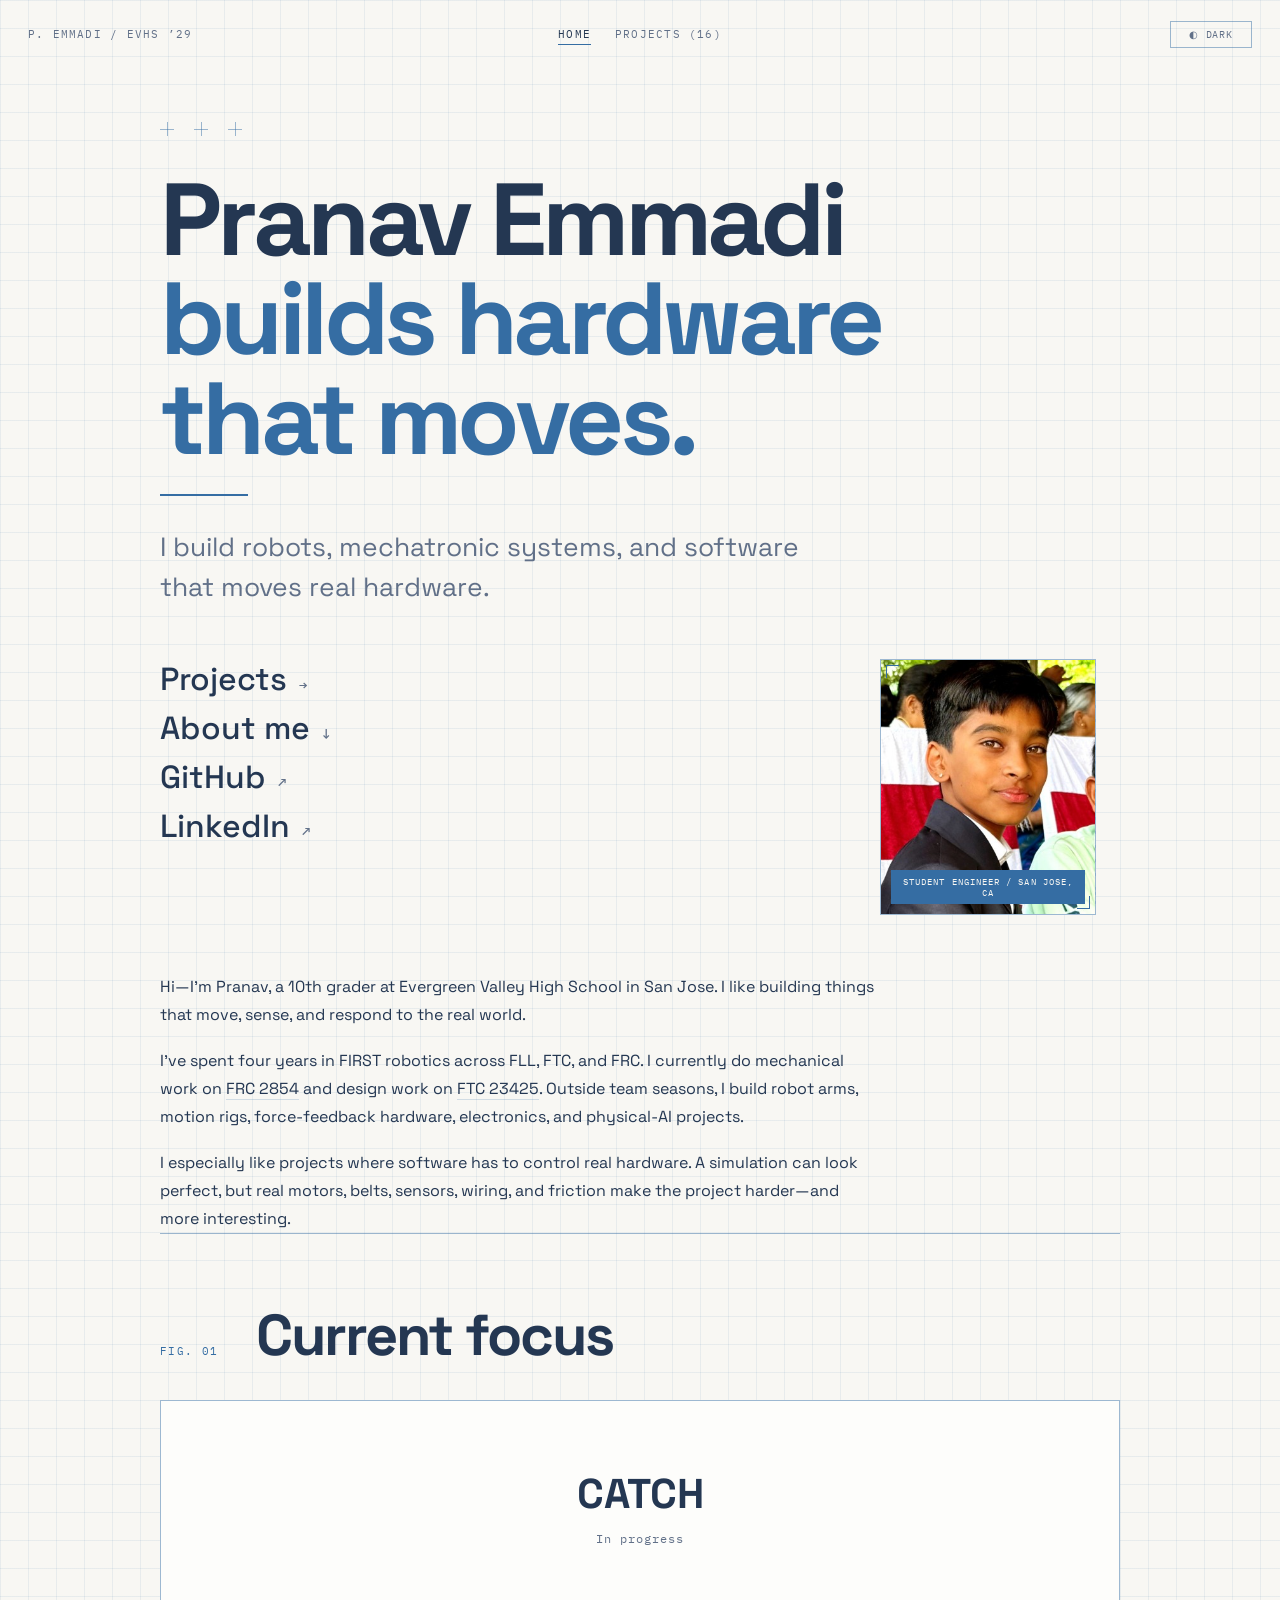
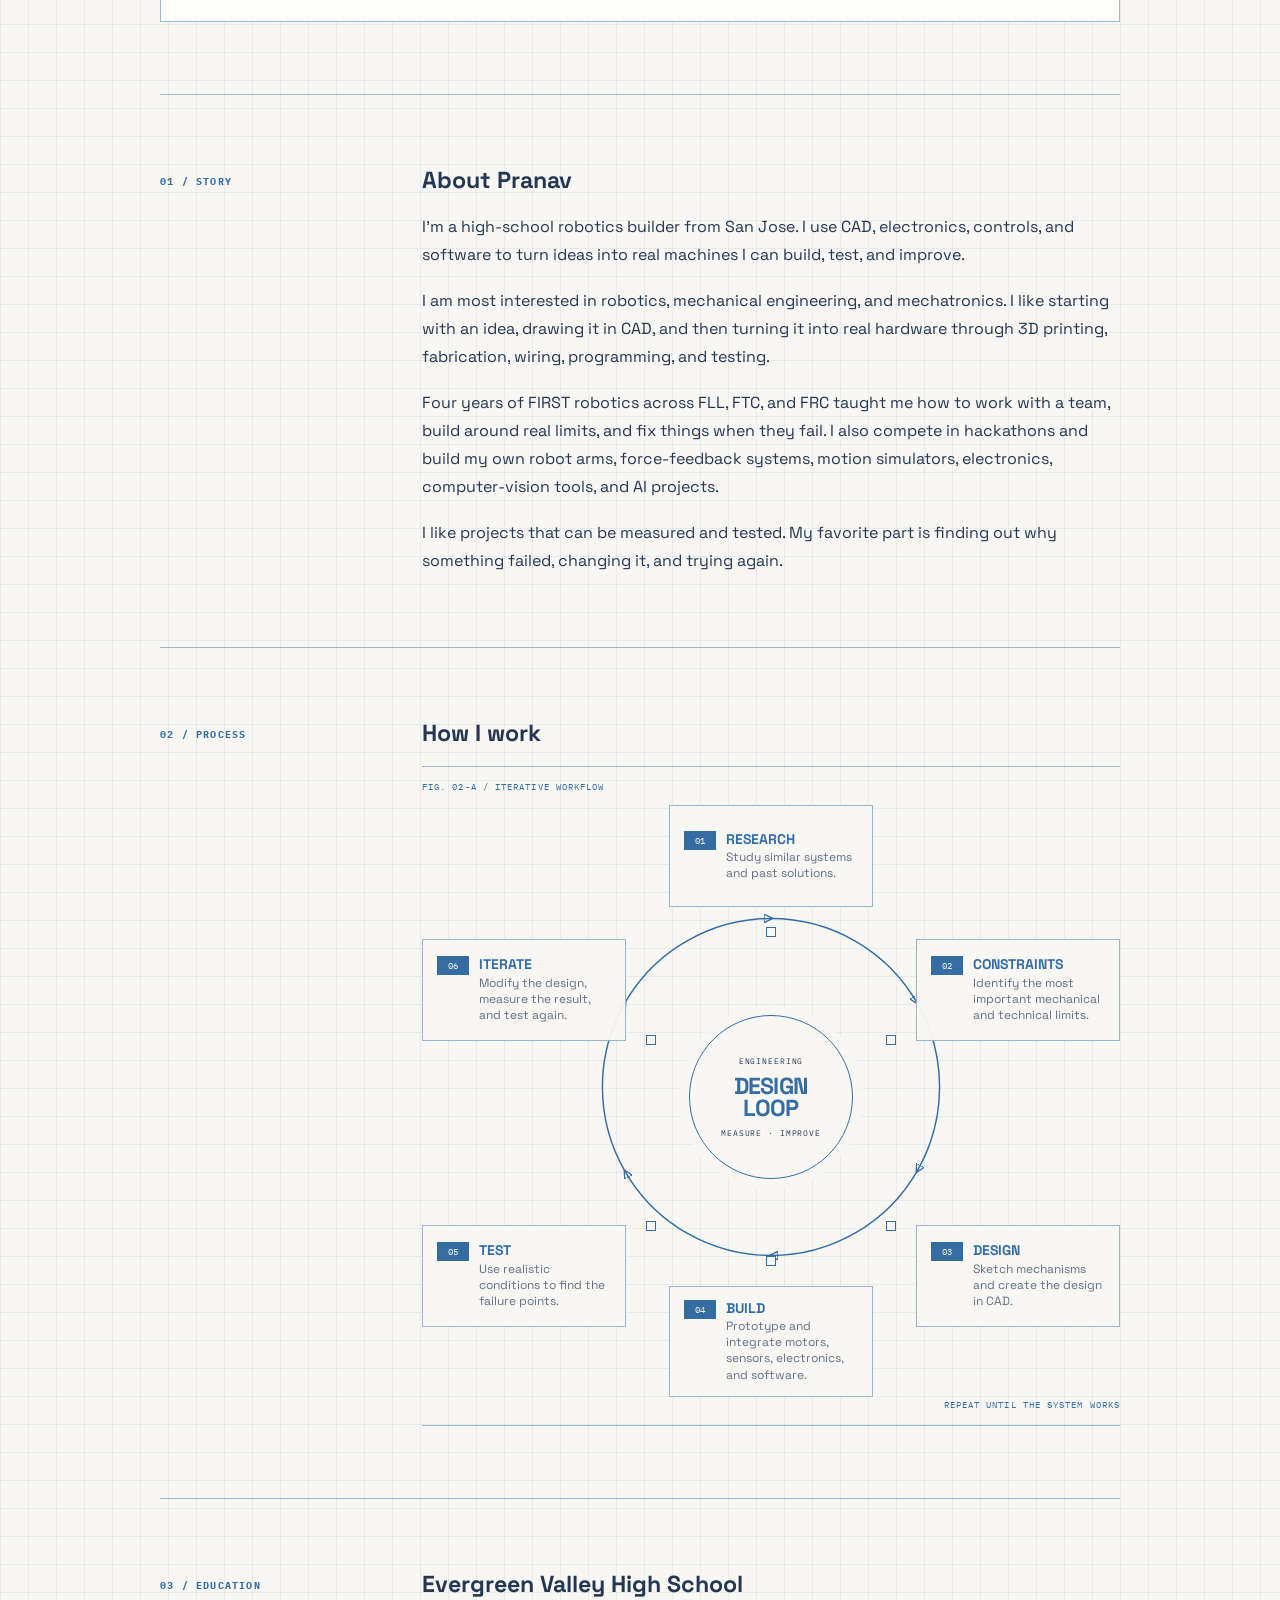
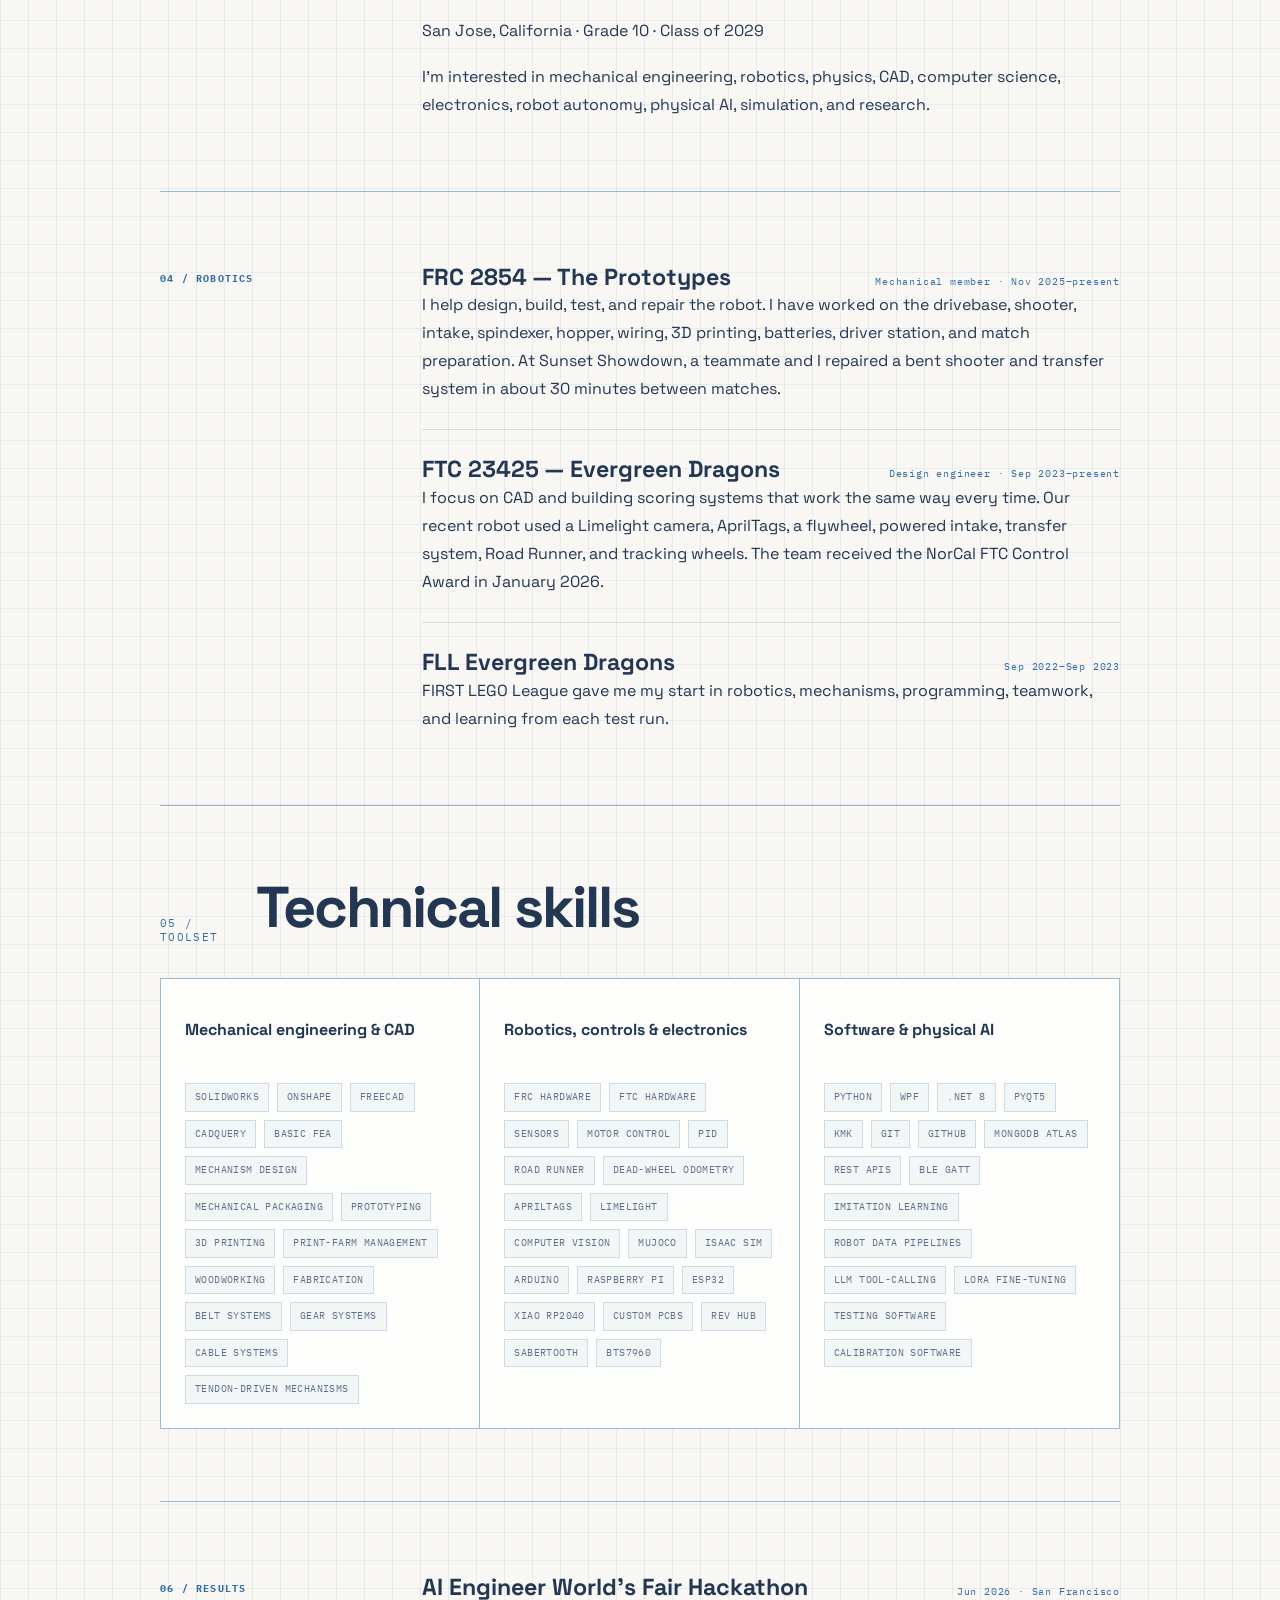
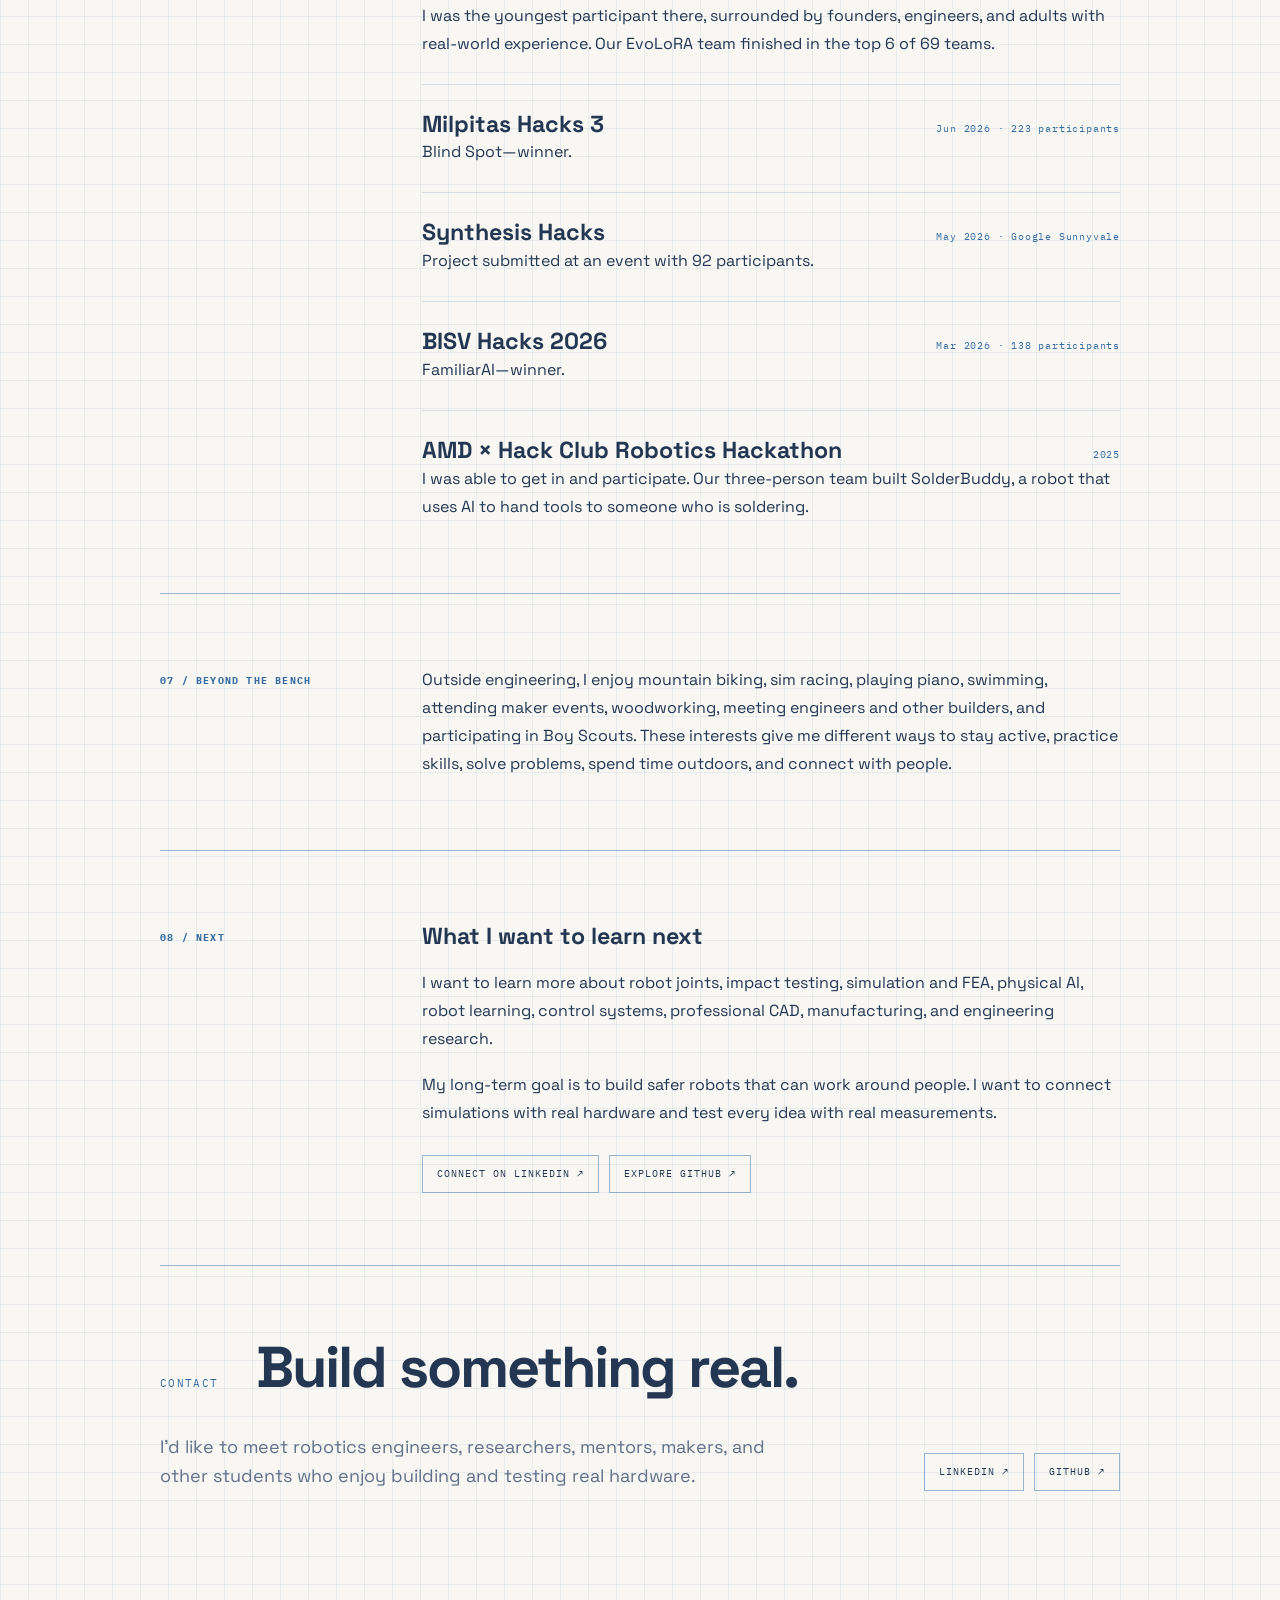
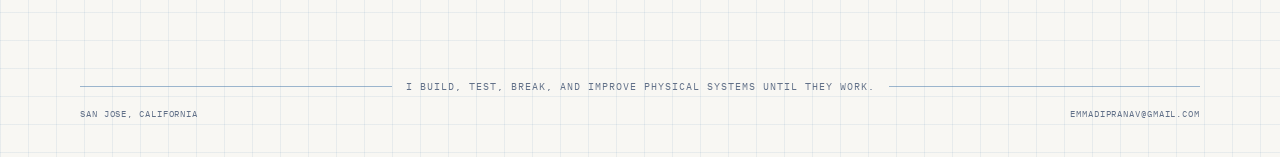
==== commit 879d0f41: "Remove selected builds section" ====
--- a/index.html
+++ b/index.html
@@ -67,39 +67,6 @@
       </article>
     </section>
 
-    <section class="home-section" aria-labelledby="selected-title">
-      <div class="section-heading">
-        <span class="section-index">FIG. 02–05</span>
-        <h2 id="selected-title">Selected builds</h2>
-      </div>
-      <div class="figure-list">
-        <a class="figure-row" href="projects.html">
-          <span class="figure-row__number">02</span>
-          <span class="figure-row__name">SolderBuddy</span>
-          <span class="figure-row__leader"></span>
-          <span class="figure-row__meta">physical AI · 2025</span>
-        </a>
-        <a class="figure-row" href="projects.html">
-          <span class="figure-row__number">03</span>
-          <span class="figure-row__name">EvoLoRA</span>
-          <span class="figure-row__leader"></span>
-          <span class="figure-row__meta">top 6 / 69 · 2026</span>
-        </a>
-        <a class="figure-row" href="projects.html">
-          <span class="figure-row__number">04</span>
-          <span class="figure-row__name">Blind Spot</span>
-          <span class="figure-row__leader"></span>
-          <span class="figure-row__meta">winner · 2026</span>
-        </a>
-        <a class="figure-row" href="projects.html">
-          <span class="figure-row__number">05</span>
-          <span class="figure-row__name">DIY force-feedback wheel</span>
-          <span class="figure-row__leader"></span>
-          <span class="figure-row__meta">mechatronics · ongoing</span>
-        </a>
-      </div>
-    </section>
-
     <section id="about" class="about-section about-grid" aria-labelledby="story-title">
       <h2 id="story-title" class="about-grid__label">01 / Story</h2>
       <div class="about-grid__body">
--- a/styles.css
+++ b/styles.css
@@ -339,6 +339,119 @@
   height: 100%;
   min-width: 0;
   object-fit: cover;
+}
+
+.project-gallery {
+  position: relative;
+  width: 100%;
+  height: 100%;
+  overflow: hidden;
+  background: #e9edf0;
+  outline: none;
+  touch-action: pan-y;
+}
+
+.project-gallery:focus-visible {
+  box-shadow: inset 0 0 0 2px var(--accent);
+}
+
+.project-gallery__track {
+  display: flex;
+  width: 100%;
+  height: 100%;
+  transition: transform 260ms ease;
+}
+
+.project-gallery__slide {
+  position: relative;
+  flex: 0 0 100%;
+  width: 100%;
+  height: 100%;
+  margin: 0;
+}
+
+.project-gallery__slide img {
+  display: block;
+  width: 100%;
+  height: 100%;
+  background: #e9edf0;
+}
+
+.project-gallery__slide figcaption {
+  position: absolute;
+  z-index: 3;
+  bottom: 52px;
+  left: 14px;
+  max-width: calc(100% - 28px);
+  padding: 5px 7px;
+  overflow: hidden;
+  color: var(--ink);
+  font-family: "IBM Plex Mono", monospace;
+  font-size: 9px;
+  letter-spacing: 0.06em;
+  text-overflow: ellipsis;
+  text-transform: uppercase;
+  white-space: nowrap;
+  background: color-mix(in srgb, var(--card) 92%, transparent);
+  border: 1px solid var(--faint);
+}
+
+.project-gallery__controls,
+.project-gallery__dots {
+  position: absolute;
+  z-index: 4;
+  display: flex;
+  align-items: center;
+}
+
+.project-gallery__controls {
+  right: 14px;
+  bottom: 12px;
+  gap: 8px;
+}
+
+.project-gallery__controls button {
+  width: 34px;
+  height: 30px;
+  padding: 0;
+  color: var(--ink);
+  background: color-mix(in srgb, var(--card) 94%, transparent);
+  border: 1px solid var(--line);
+  cursor: pointer;
+}
+
+.project-gallery__controls button:hover,
+.project-gallery__controls button:focus-visible {
+  color: var(--accent);
+  border-color: var(--accent);
+}
+
+.project-gallery__controls span {
+  min-width: 54px;
+  color: var(--ink);
+  font-family: "IBM Plex Mono", monospace;
+  font-size: 9px;
+  letter-spacing: 0.08em;
+  text-align: center;
+}
+
+.project-gallery__dots {
+  top: 12px;
+  right: 14px;
+  gap: 5px;
+}
+
+.project-gallery__dots button {
+  width: 8px;
+  height: 8px;
+  padding: 0;
+  background: var(--card);
+  border: 1px solid var(--accent);
+  cursor: pointer;
+}
+
+.project-gallery__dots button[aria-current="true"] {
+  background: var(--accent);
 }
 
 .project-model-plate {
@@ -1749,6 +1862,10 @@
 }
 
 @media (prefers-reduced-motion: reduce) {
+  .project-gallery__track {
+    transition: none;
+  }
+
   *,
   *::before,
   *::after {
